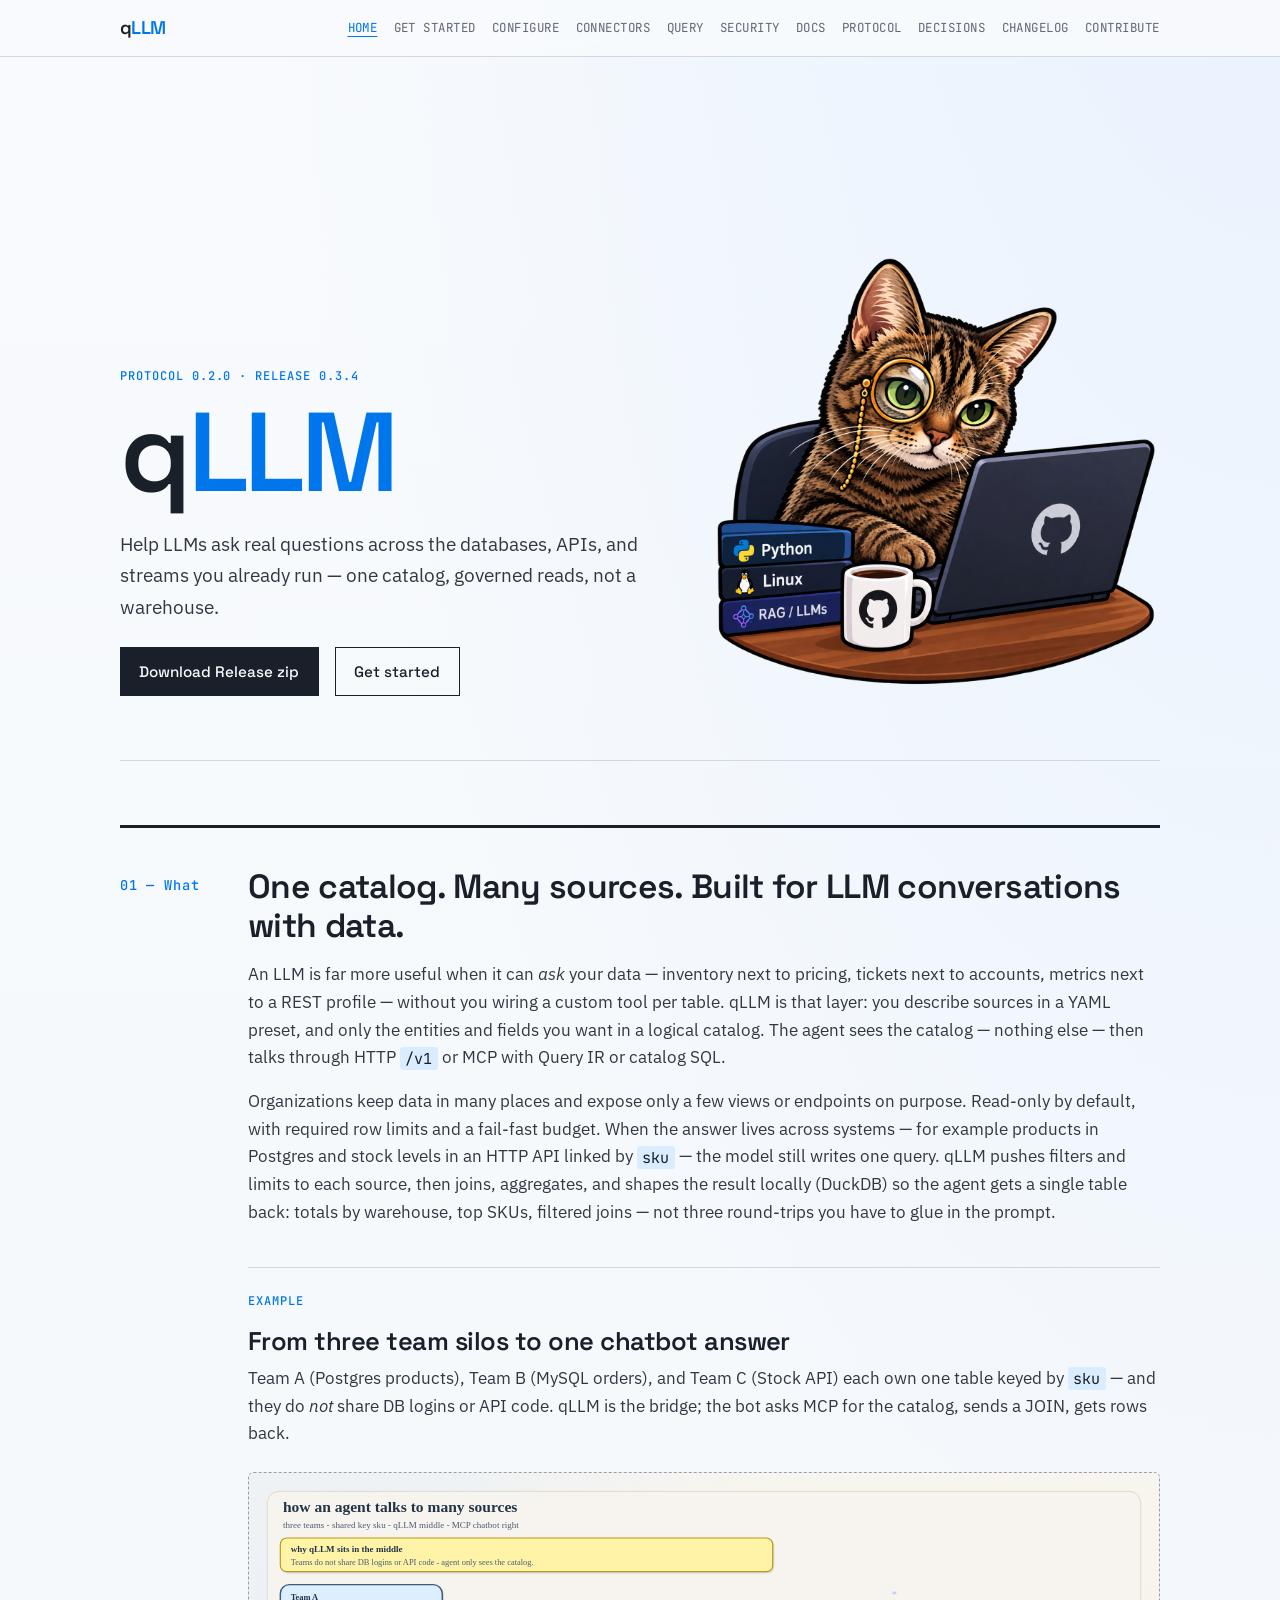
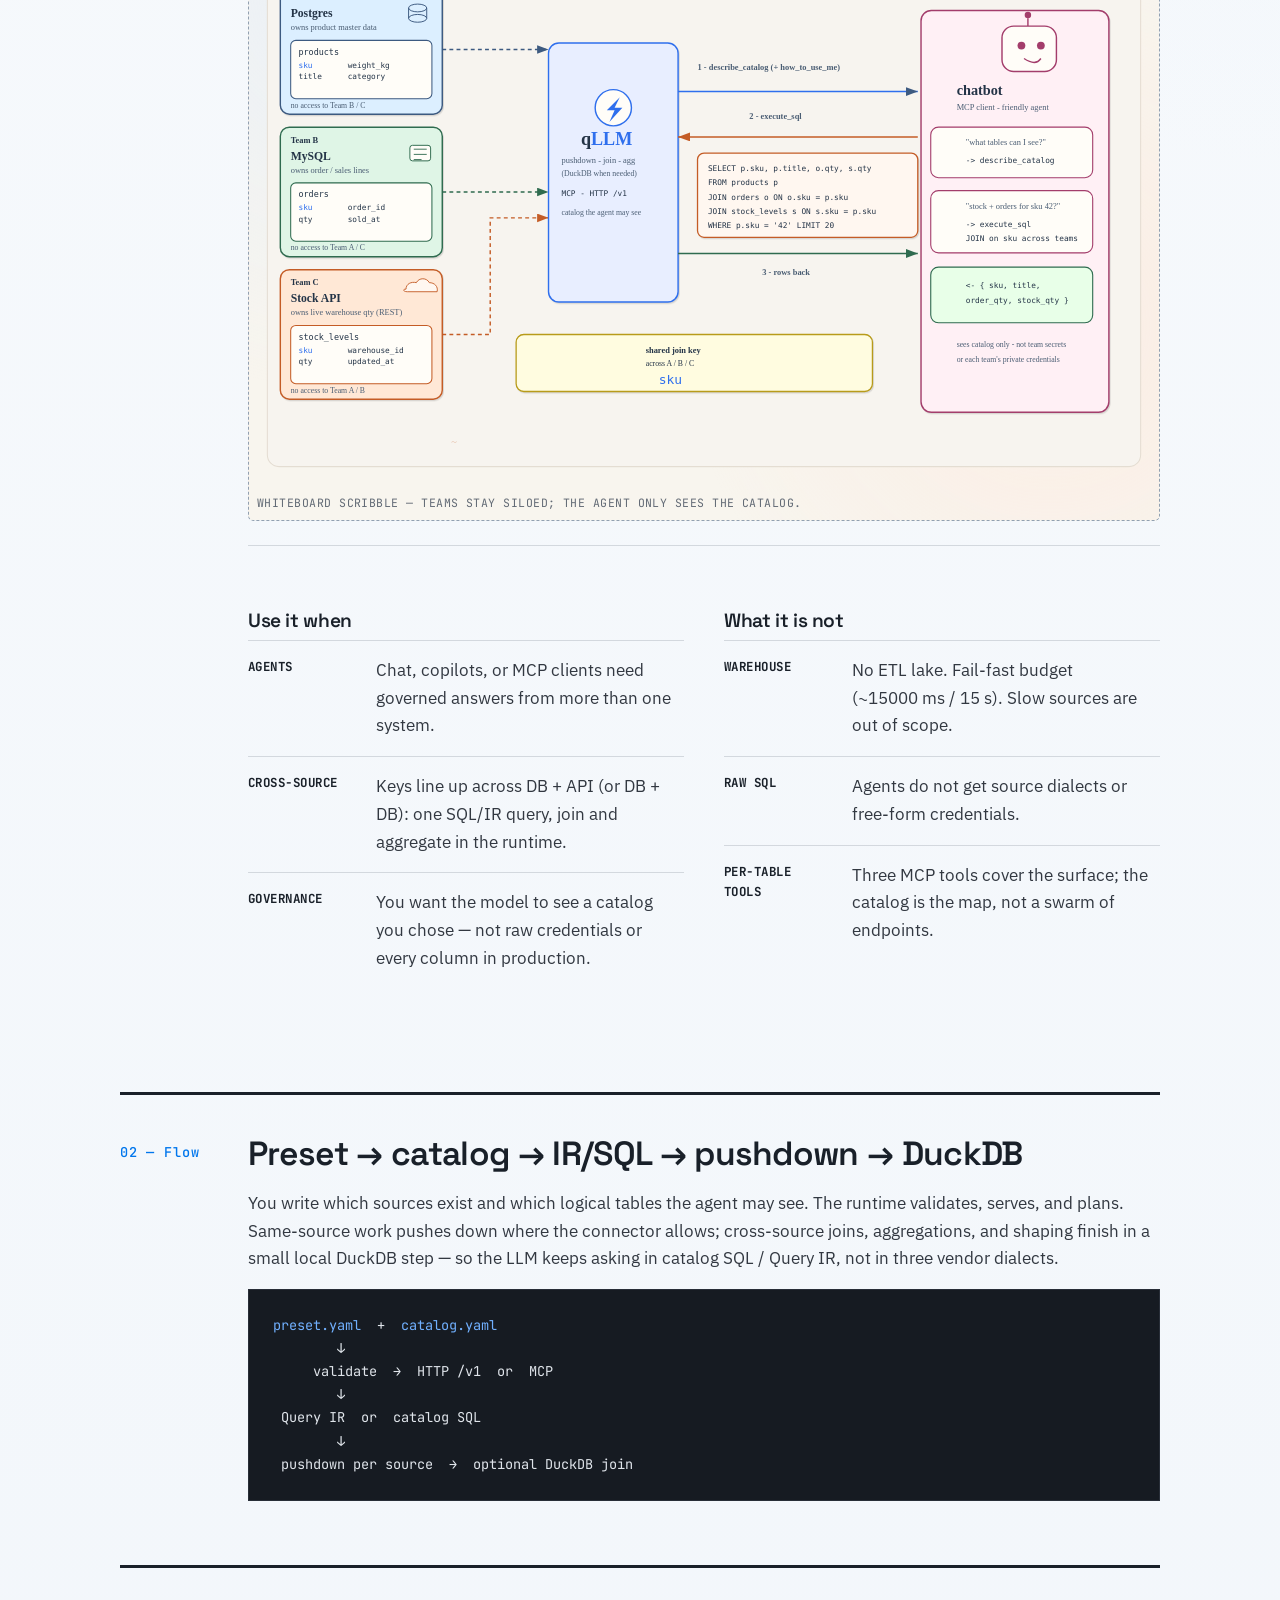
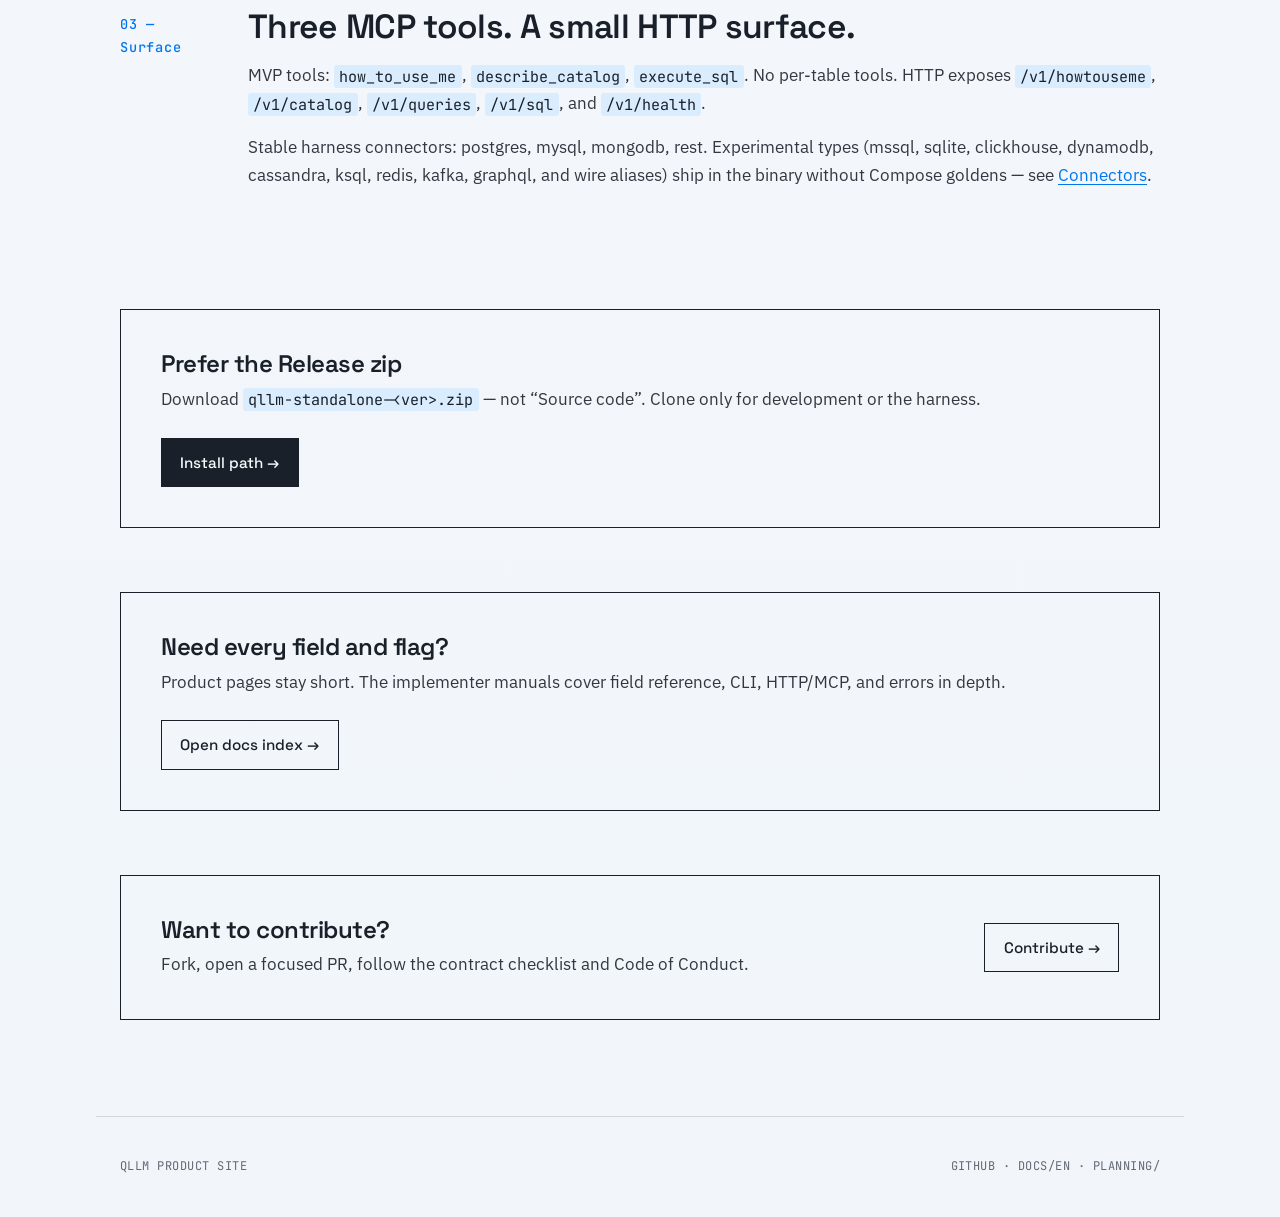
==== site/index.html @ adf02e7e "pages" ====
<!DOCTYPE html>
<html lang="en">
  <head>
    <meta charset="utf-8" />
    <meta name="viewport" content="width=device-width, initial-scale=1" />
    <title>qLLM — Multi-source query runtime for agents</title>
    <meta
      name="description"
      content="qLLM helps LLMs query multiple data sources through one governed catalog: YAML preset, Query IR or catalog SQL, HTTP /v1 and MCP, with cross-source joins and aggregations."
    />
    <link rel="preconnect" href="https://fonts.googleapis.com" />
    <link rel="preconnect" href="https://fonts.gstatic.com" crossorigin />
    <link
      href="https://fonts.googleapis.com/css2?family=Comic+Neue:wght@400;700&family=IBM+Plex+Sans:wght@400;500;600&family=JetBrains+Mono:wght@400;500&family=Space+Grotesk:wght@500;600&display=swap"
      rel="stylesheet"
    />
    <link rel="icon" href="assets/StudyingCat.ico" type="image/x-icon" />
    <link rel="stylesheet" href="assets/styles.css" />
  </head>
  <body>
    <header class="site-header">
      <div class="site-header__inner">
        <a class="brand" href="index.html">q<span>LLM</span></a>
        <button class="nav-toggle" type="button" aria-expanded="false" aria-controls="site-nav">
          Menu
        </button>
                <nav id="site-nav" class="site-nav" aria-label="Primary">
          <a href="index.html" aria-current="page">Home</a>
          <a href="get-started.html">Get started</a>
          <a href="configure.html">Configure</a>
          <a href="connectors.html">Connectors</a>
          <a href="query.html">Query</a>
          <a href="security.html">Security</a>
          <a href="docs.html">Docs</a>
          <a href="protocol.html">Protocol</a>
          <a href="decisions.html">Decisions</a>
          <a href="changelog.html">Changelog</a>
          <a href="contribute.html">Contribute</a>
        </nav>
      </div>
    </header>

    <main class="wrap">
      <section class="hero">
        <div>
          <p class="mono-label">Protocol 0.2.0 · Release 0.3.4</p>
          <h1 class="hero__brand">q<em>LLM</em></h1>
          <p class="lead">
            Help LLMs ask real questions across the databases, APIs, and streams you already run —
            one catalog, governed reads, not a warehouse.
          </p>
          <div class="hero__cta">
            <a
              class="btn"
              href="https://github.com/jpandrade30/qLLM/releases"
              >Download Release zip</a
            >
            <a class="btn btn--ghost" href="get-started.html">Get started</a>
          </div>
        </div>
        <div class="hero__visual">
          <img
            src="assets/StudyingCat.png"
            width="640"
            height="640"
            alt="Illustration of a cat studying at a laptop"
          />
        </div>
      </section>

      <section class="stage reveal" id="what">
        <div class="stage__num">01 — What</div>
        <div class="stage__body">
          <h2>One catalog. Many sources. Built for LLM conversations with data.</h2>
          <p>
            An LLM is far more useful when it can <em>ask</em> your data — inventory next to pricing,
            tickets next to accounts, metrics next to a REST profile — without you wiring a custom
            tool per table. qLLM is that layer: you describe sources in a YAML preset, and only the
            entities and fields you want in a logical catalog. The agent sees the catalog — nothing
            else — then talks through HTTP <code>/v1</code> or MCP with Query IR or catalog SQL.
          </p>
          <p>
            Organizations keep data in many places and expose only a few views or endpoints on
            purpose. Read-only by default, with required row limits and a fail-fast budget. When the
            answer lives across systems — for example products in Postgres and stock levels in an
            HTTP API linked by <code>sku</code> — the model still writes one query. qLLM pushes
            filters and limits to each source, then joins, aggregates, and shapes the result locally
            (DuckDB) so the agent gets a single table back: totals by warehouse, top SKUs, filtered
            joins — not three round-trips you have to glue in the prompt.
          </p>

          <div class="diagram-block diagram-block--in-stage reveal" id="picture" aria-labelledby="diagram-heading">
            <div class="diagram-block__head">
              <p class="mono-label">Example</p>
              <h3 id="diagram-heading">From three team silos to one chatbot answer</h3>
              <p>
                Team A (Postgres products), Team B (MySQL orders), and Team C (Stock API) each own
                one table keyed by <code>sku</code> — and they do <em>not</em> share DB logins or API
                code. qLLM is the bridge; the bot asks MCP for the catalog, sends a JOIN, gets rows
                back.
              </p>
            </div>
            <figure class="diagram-frame">
              <img
                src="assets/flow-diagram.svg"
                width="1380"
                height="920"
                alt="Hand-drawn diagram: Team A Postgres products, Team B MySQL orders, and Team C stock API share sku but not access; arrows into qLLM; chatbot uses describe_catalog, execute_sql with JOIN on sku, then receives rows."
              />
              <figcaption class="diagram-caption">
                Whiteboard scribble — teams stay siloed; the agent only sees the catalog.
              </figcaption>
            </figure>
          </div>

          <div class="two-col">
            <div>
              <h3>Use it when</h3>
              <ul class="ban">
                <li>
                  <strong>Agents</strong>
                  <span
                    >Chat, copilots, or MCP clients need governed answers from more than one system.</span
                  >
                </li>
                <li>
                  <strong>Cross-source</strong>
                  <span
                    >Keys line up across DB + API (or DB + DB): one SQL/IR query, join and aggregate
                    in the runtime.</span
                  >
                </li>
                <li>
                  <strong>Governance</strong>
                  <span
                    >You want the model to see a catalog you chose — not raw credentials or every
                    column in production.</span
                  >
                </li>
              </ul>
            </div>
            <div>
              <h3>What it is not</h3>
              <ul class="ban">
                <li>
                  <strong>Warehouse</strong>
                  <span
                    >No ETL lake. Fail-fast budget (~15000&nbsp;ms / 15&nbsp;s). Slow sources are out
                    of scope.</span
                  >
                </li>
                <li>
                  <strong>Raw SQL</strong>
                  <span>Agents do not get source dialects or free-form credentials.</span>
                </li>
                <li>
                  <strong>Per-table tools</strong>
                  <span
                    >Three MCP tools cover the surface; the catalog is the map, not a swarm of
                    endpoints.</span
                  >
                </li>
              </ul>
            </div>
          </div>
        </div>
      </section>

      <section class="stage reveal" id="flow">
        <div class="stage__num">02 — Flow</div>
        <div class="stage__body">
          <h2>Preset → catalog → IR/SQL → pushdown → DuckDB</h2>
          <p>
            You write which sources exist and which logical tables the agent may see. The runtime
            validates, serves, and plans. Same-source work pushes down where the connector allows;
            cross-source joins, aggregations, and shaping finish in a small local DuckDB step — so
            the LLM keeps asking in catalog SQL / Query IR, not in three vendor dialects.
          </p>
          <pre class="flow" aria-label="qLLM execution flow"><span class="accent">preset.yaml</span>  +  <span class="accent">catalog.yaml</span>
        ↓
     validate  →  HTTP /v1  or  MCP
        ↓
 Query IR  or  catalog SQL
        ↓
 pushdown per source  →  optional DuckDB join</pre>
        </div>
      </section>

      <section class="stage reveal" id="surface">
        <div class="stage__num">03 — Surface</div>
        <div class="stage__body">
          <h2>Three MCP tools. A small HTTP surface.</h2>
          <p>
            MVP tools: <code>how_to_use_me</code>, <code>describe_catalog</code>,
            <code>execute_sql</code>. No per-table tools. HTTP exposes
            <code>/v1/howtouseme</code>, <code>/v1/catalog</code>, <code>/v1/queries</code>,
            <code>/v1/sql</code>, and <code>/v1/health</code>.
          </p>
          <p>
            Stable harness connectors: postgres, mysql, mongodb, rest. Experimental types
            (mssql, sqlite, clickhouse, dynamodb, cassandra, ksql, redis, kafka, graphql, and wire
            aliases) ship in the binary without Compose goldens — see
            <a href="connectors.html">Connectors</a>.
          </p>
        </div>
      </section>

      <div class="cta-band reveal">
        <div>
          <h2>Prefer the Release zip</h2>
          <p style="margin: 0.5rem 0 0">
            Download <code>qllm-standalone-&lt;ver&gt;.zip</code> — not “Source code”. Clone only for
            development or the harness.
          </p>
        </div>
        <a class="btn" href="get-started.html">Install path →</a>
      </div>

      <div class="cta-band reveal">
        <div>
          <h2>Need every field and flag?</h2>
          <p style="margin: 0.5rem 0 0">
            Product pages stay short. The implementer manuals cover field reference, CLI, HTTP/MCP,
            and errors in depth.
          </p>
        </div>
        <a class="btn btn--ghost" href="docs.html">Open docs index →</a>
      </div>

      <div class="cta-band reveal">
        <div>
          <h2>Want to contribute?</h2>
          <p style="margin: 0.5rem 0 0">
            Fork, open a focused PR, follow the contract checklist and Code of Conduct.
          </p>
        </div>
        <a class="btn btn--ghost" href="contribute.html">Contribute →</a>
      </div>
    </main>

    <footer class="site-footer">
      <span>qLLM product site</span>
      <span>
        <a href="https://github.com/jpandrade30/qLLM">GitHub</a>
        ·
        <a href="https://github.com/jpandrade30/qLLM/tree/main/docs/en">docs/en</a>
        ·
        <a href="https://github.com/jpandrade30/qLLM/tree/main/planning">planning/</a>
      </span>
    </footer>
    <script src="assets/site.js"></script>
  </body>
</html>
---- site/assets/styles.css ----
/* Hallmark · Cobalt-inspired · Narrative Workflow
   pre-emit critique: P5 H4 E4 S4 R4 V4
   Macrostructure: 14-narrative-workflow (index); long-document (inner) */

:root {
  --color-paper: oklch(98.5% 0.004 250);
  --color-ink: oklch(24% 0.02 258);
  --color-ink-soft: oklch(34% 0.018 257);
  --color-muted: oklch(52% 0.02 257);
  --color-rule: oklch(88% 0.01 250);
  --color-graphite: oklch(22% 0.016 260);
  --color-graphite-ink: oklch(92% 0.01 250);
  --color-accent: oklch(58% 0.20 256);
  --color-accent-soft: oklch(94% 0.04 256);
  --color-ok: oklch(55% 0.12 150);
  --font-display: "Space Grotesk", system-ui, sans-serif;
  --font-body: "IBM Plex Sans", system-ui, sans-serif;
  --font-mono: "JetBrains Mono", ui-monospace, monospace;
  --space-1: 0.25rem;
  --space-2: 0.5rem;
  --space-3: 1rem;
  --space-4: 1.5rem;
  --space-5: 2.5rem;
  --space-6: 4rem;
  --space-7: 6rem;
  --max: 68rem;
  --nav-h: 3.5rem;
  --ease: cubic-bezier(0.22, 1, 0.36, 1);
}

*,
*::before,
*::after {
  box-sizing: border-box;
}

html,
body {
  overflow-x: clip;
}

html {
  scroll-behavior: smooth;
}

@media (prefers-reduced-motion: reduce) {
  html {
    scroll-behavior: auto;
  }
  .reveal {
    opacity: 1 !important;
    transform: none !important;
    transition: none !important;
  }
}

body {
  margin: 0;
  font-family: var(--font-body);
  font-size: 1.05rem;
  line-height: 1.65;
  color: var(--color-ink-soft);
  background: var(--color-paper);
  background-image:
    radial-gradient(ellipse 80% 50% at 100% -10%, oklch(94% 0.03 256 / 0.7), transparent),
    linear-gradient(180deg, var(--color-paper), oklch(97% 0.008 250));
  min-height: 100%;
}

img {
  max-width: 100%;
  height: auto;
  display: block;
}

a {
  color: var(--color-accent);
  text-decoration-thickness: 1px;
  text-underline-offset: 0.2em;
}

a:hover {
  color: var(--color-ink);
}

h1,
h2,
h3,
h4 {
  font-family: var(--font-display);
  font-style: normal;
  color: var(--color-ink);
  letter-spacing: -0.02em;
  line-height: 1.15;
  overflow-wrap: anywhere;
  min-width: 0;
}

h1 {
  font-size: clamp(2.4rem, 6vw, 3.75rem);
  font-weight: 600;
  margin: 0 0 var(--space-3);
}

h2 {
  font-size: clamp(1.6rem, 3.5vw, 2.1rem);
  font-weight: 600;
  margin: 0 0 var(--space-3);
}

h3 {
  font-size: 1.2rem;
  font-weight: 600;
  margin: var(--space-4) 0 var(--space-2);
}

p {
  margin: 0 0 var(--space-3);
}

.lead {
  font-size: 1.2rem;
  color: var(--color-ink-soft);
  max-width: 40rem;
}

code,
kbd,
pre {
  font-family: var(--font-mono);
  font-size: 0.9em;
}

code {
  background: var(--color-accent-soft);
  color: var(--color-ink);
  padding: 0.1em 0.35em;
  border-radius: 0.2em;
}

pre {
  background: var(--color-graphite);
  color: var(--color-graphite-ink);
  padding: var(--space-4);
  border: 1px solid oklch(30% 0.02 260);
  overflow-x: auto;
  margin: 0 0 var(--space-4);
  line-height: 1.5;
}

pre code {
  background: none;
  color: inherit;
  padding: 0;
}

.mono-label {
  font-family: var(--font-mono);
  font-size: 0.75rem;
  font-weight: 500;
  letter-spacing: 0.08em;
  text-transform: uppercase;
  color: var(--color-accent);
}

/* Nav — edge-aligned minimal */
.site-header {
  position: sticky;
  top: 0;
  z-index: 40;
  background: oklch(98.5% 0.004 250 / 0.92);
  backdrop-filter: blur(10px);
  border-bottom: 1px solid var(--color-rule);
}

.site-header__inner {
  max-width: var(--max);
  margin: 0 auto;
  padding: 0 var(--space-4);
  min-height: var(--nav-h);
  display: flex;
  align-items: center;
  justify-content: space-between;
  gap: var(--space-3);
}

.brand {
  font-family: var(--font-display);
  font-weight: 600;
  font-size: 1.15rem;
  color: var(--color-ink);
  text-decoration: none;
  letter-spacing: -0.03em;
}

.brand:hover {
  color: var(--color-accent);
}

.brand span {
  color: var(--color-accent);
}

.nav-toggle {
  display: none;
  border: 1px solid var(--color-rule);
  background: var(--color-paper);
  color: var(--color-ink);
  font-family: var(--font-mono);
  font-size: 0.75rem;
  letter-spacing: 0.06em;
  text-transform: uppercase;
  padding: 0.45rem 0.7rem;
  cursor: pointer;
}

.nav-toggle:focus-visible {
  outline: 2px solid var(--color-accent);
  outline-offset: 2px;
}

.site-nav {
  display: flex;
  flex-wrap: wrap;
  gap: 0.15rem 1rem;
  align-items: center;
}

.site-nav a {
  font-family: var(--font-mono);
  font-size: 0.78rem;
  letter-spacing: 0.04em;
  text-transform: uppercase;
  text-decoration: none;
  color: var(--color-muted);
  white-space: nowrap;
}

.site-nav a:hover,
.site-nav a[aria-current="page"] {
  color: var(--color-accent);
}

.site-nav a[aria-current="page"] {
  text-decoration: underline;
  text-underline-offset: 0.35em;
}

@media (max-width: 768px) {
  .nav-toggle {
    display: inline-block;
  }
  .site-nav {
    display: none;
    width: 100%;
    flex-direction: column;
    align-items: flex-start;
    padding: 0 0 var(--space-3);
    gap: var(--space-2);
  }
  .site-header__inner {
    flex-wrap: wrap;
    padding-top: var(--space-2);
    padding-bottom: var(--space-2);
  }
  .site-header.is-open .site-nav {
    display: flex;
  }
}

.wrap {
  max-width: var(--max);
  margin: 0 auto;
  padding: var(--space-6) var(--space-4) var(--space-7);
}

/* Hero — photographic + brand-first */
.hero {
  display: grid;
  grid-template-columns: minmax(0, 1.1fr) minmax(0, 0.9fr);
  gap: var(--space-5);
  align-items: end;
  min-height: min(78vh, 40rem);
  padding-bottom: var(--space-6);
  border-bottom: 1px solid var(--color-rule);
  margin-bottom: var(--space-6);
}

.hero__brand {
  font-family: var(--font-display);
  font-size: clamp(3.5rem, 12vw, 7rem);
  font-weight: 600;
  letter-spacing: -0.04em;
  line-height: 0.9;
  color: var(--color-ink);
  margin: 0 0 var(--space-4);
}

.hero__brand em {
  font-style: normal;
  color: var(--color-accent);
}

.hero__visual {
  position: relative;
  min-width: 0;
}

.hero__visual img {
  width: 100%;
  max-height: min(52vh, 28rem);
  object-fit: contain;
  object-position: bottom right;
  filter: contrast(1.02);
}

.hero__cta {
  display: flex;
  flex-wrap: wrap;
  gap: var(--space-3);
  margin-top: var(--space-4);
}

@media (max-width: 768px) {
  .hero {
    grid-template-columns: minmax(0, 1fr);
    min-height: auto;
    gap: var(--space-4);
  }
  .hero__visual {
    order: -1;
  }
  .hero__visual img {
    max-height: 40vh;
    margin-inline: auto;
  }
}

.btn {
  display: inline-flex;
  align-items: center;
  justify-content: center;
  gap: 0.4rem;
  font-family: var(--font-display);
  font-weight: 500;
  font-size: 0.95rem;
  padding: 0.7rem 1.15rem;
  border: 1px solid var(--color-ink);
  text-decoration: none;
  color: var(--color-paper);
  background: var(--color-ink);
  transition: background 160ms var(--ease), color 160ms var(--ease), border-color 160ms var(--ease);
}

.btn:hover {
  background: var(--color-accent);
  border-color: var(--color-accent);
  color: var(--color-paper);
}

.btn:focus-visible {
  outline: 2px solid var(--color-accent);
  outline-offset: 3px;
}

.btn--ghost {
  background: transparent;
  color: var(--color-ink);
}

.btn--ghost:hover {
  background: var(--color-accent-soft);
  color: var(--color-ink);
  border-color: var(--color-accent);
}

/* Stages */
.stage {
  display: grid;
  grid-template-columns: 6.5rem minmax(0, 1fr);
  gap: var(--space-4);
  padding: var(--space-5) 0;
  border-top: 3px solid var(--color-ink);
}

.stage__num {
  font-family: var(--font-mono);
  font-size: 0.85rem;
  font-weight: 500;
  letter-spacing: 0.06em;
  color: var(--color-accent);
  padding-top: 0.35rem;
}

.stage__body h2 {
  margin-top: 0;
}

@media (max-width: 768px) {
  .stage {
    grid-template-columns: minmax(0, 1fr);
    gap: var(--space-2);
  }
}

.flow {
  font-family: var(--font-mono);
  font-size: 0.85rem;
  line-height: 1.7;
  background: var(--color-graphite);
  color: var(--color-graphite-ink);
  padding: var(--space-4);
  border: 1px solid oklch(30% 0.02 260);
  overflow-x: auto;
  white-space: pre;
}

.flow .accent {
  color: oklch(75% 0.14 256);
}

.table-wrap {
  overflow-x: auto;
  margin: 0 0 var(--space-4);
  border: 1px solid var(--color-rule);
}

table {
  width: 100%;
  border-collapse: collapse;
  font-size: 0.92rem;
  min-width: 36rem;
}

th,
td {
  text-align: left;
  padding: 0.65rem 0.85rem;
  border-bottom: 1px solid var(--color-rule);
  vertical-align: top;
}

th {
  font-family: var(--font-mono);
  font-size: 0.72rem;
  letter-spacing: 0.06em;
  text-transform: uppercase;
  color: var(--color-muted);
  background: oklch(96.5% 0.008 250);
  font-weight: 500;
}

tr:last-child td {
  border-bottom: none;
}

.chip {
  display: inline-block;
  font-family: var(--font-mono);
  font-size: 0.7rem;
  letter-spacing: 0.04em;
  text-transform: uppercase;
  padding: 0.15rem 0.45rem;
  border: 1px solid var(--color-rule);
  color: var(--color-ink-soft);
}

.chip--ok {
  border-color: oklch(70% 0.08 150);
  color: var(--color-ok);
  background: oklch(96% 0.03 150);
}

.chip--exp {
  border-color: oklch(75% 0.08 256);
  color: var(--color-accent);
  background: var(--color-accent-soft);
}

.note {
  border-left: 3px solid var(--color-accent);
  padding: var(--space-2) var(--space-3);
  margin: 0 0 var(--space-4);
  background: var(--color-accent-soft);
  color: var(--color-ink-soft);
}

.page-head {
  border-bottom: 1px solid var(--color-rule);
  padding-bottom: var(--space-5);
  margin-bottom: var(--space-5);
}

.page-head .mono-label {
  display: block;
  margin-bottom: var(--space-2);
}

.two-col {
  display: grid;
  grid-template-columns: repeat(2, minmax(0, 1fr));
  gap: var(--space-5);
  margin-bottom: var(--space-5);
}

@media (max-width: 768px) {
  .two-col {
    grid-template-columns: minmax(0, 1fr);
  }
}

.ban {
  list-style: none;
  padding: 0;
  margin: 0 0 var(--space-4);
}

.ban li {
  border-top: 1px solid var(--color-rule);
  padding: var(--space-3) 0;
  display: grid;
  grid-template-columns: 7rem minmax(0, 1fr);
  gap: var(--space-3);
}

.ban strong {
  font-family: var(--font-mono);
  font-size: 0.78rem;
  letter-spacing: 0.04em;
  text-transform: uppercase;
  color: var(--color-ink);
}

@media (max-width: 768px) {
  .ban li {
    grid-template-columns: minmax(0, 1fr);
    gap: var(--space-1);
  }
}

.site-footer {
  border-top: 1px solid var(--color-rule);
  padding: var(--space-5) var(--space-4);
  max-width: var(--max);
  margin: 0 auto;
  display: flex;
  flex-wrap: wrap;
  gap: var(--space-3);
  justify-content: space-between;
  font-family: var(--font-mono);
  font-size: 0.75rem;
  letter-spacing: 0.04em;
  text-transform: uppercase;
  color: var(--color-muted);
}

.site-footer a {
  color: var(--color-muted);
  text-decoration: none;
}

.site-footer a:hover {
  color: var(--color-accent);
}

.reveal {
  opacity: 0;
  transform: translateY(10px);
  transition: opacity 0.6s var(--ease), transform 0.6s var(--ease);
}

.reveal.is-in {
  opacity: 1;
  transform: none;
}

.cta-band {
  margin-top: var(--space-6);
  padding: var(--space-5);
  border: 1px solid var(--color-ink);
  display: flex;
  flex-wrap: wrap;
  gap: var(--space-4);
  align-items: center;
  justify-content: space-between;
}

.cta-band h2 {
  margin: 0;
  font-size: 1.5rem;
}

/* Excalidraw-ish flow diagram */
.diagram-block {
  margin: 0 0 var(--space-6);
  padding-bottom: var(--space-6);
  border-bottom: 1px solid var(--color-rule);
}

.diagram-block--in-stage {
  margin: var(--space-5) 0;
  padding: var(--space-4) 0;
  border-top: 1px solid var(--color-rule);
  border-bottom: 1px solid var(--color-rule);
}

.diagram-block--in-stage .diagram-block__head h3 {
  font-family: var(--font-display);
  font-size: clamp(1.25rem, 2vw, 1.6rem);
  color: var(--color-ink);
  margin: 0 0 var(--space-2);
}

.md-body {
  max-width: 48rem;
}

.md-body h2 {
  font-family: var(--font-display);
  font-size: 1.45rem;
  color: var(--color-ink);
  margin: var(--space-5) 0 var(--space-3);
  padding-top: var(--space-3);
  border-top: 1px solid var(--color-rule);
}

.md-body h2:first-child {
  border-top: none;
  padding-top: 0;
  margin-top: 0;
}

.md-body h3 {
  font-family: var(--font-mono);
  font-size: 0.85rem;
  letter-spacing: 0.04em;
  text-transform: uppercase;
  color: var(--color-muted);
  margin: var(--space-4) 0 var(--space-2);
}

.md-body ul {
  margin: 0 0 var(--space-4);
  padding-left: 1.25rem;
}

.md-body li {
  margin: 0.35rem 0;
}

.md-body p {
  margin: 0 0 var(--space-3);
}

.md-body code {
  font-family: var(--font-mono);
  font-size: 0.88em;
}

.diagram-block__head {
  margin-bottom: var(--space-4);
}

.diagram-block__head h2 {
  margin-bottom: var(--space-2);
}

.diagram-frame {
  margin: 0;
  padding: var(--space-2);
  background:
    radial-gradient(circle at 12% 18%, oklch(94% 0.03 256 / 0.55), transparent 42%),
    radial-gradient(circle at 88% 70%, oklch(94% 0.04 40 / 0.45), transparent 40%),
    oklch(97% 0.01 85);
  border: 1px dashed oklch(70% 0.03 250);
  border-radius: 0.35rem;
  overflow: visible;
}

.diagram-frame svg,
.diagram-frame img {
  display: block;
  width: 100%;
  height: auto;
  max-width: none;
  margin: 0 auto;
}

.diagram-caption {
  margin: var(--space-3) 0 0;
  font-family: var(--font-mono);
  font-size: 0.72rem;
  letter-spacing: 0.04em;
  text-transform: uppercase;
  color: var(--color-muted);
}

/* Configure docs layout */
.doc-layout {
  display: grid;
  grid-template-columns: 14.5rem minmax(0, 1fr);
  gap: var(--space-5);
  align-items: start;
}

.doc-side {
  position: sticky;
  top: calc(var(--nav-h) + 0.75rem);
  border: 1px solid var(--color-rule);
  background: oklch(97.5% 0.006 250);
  padding: var(--space-3);
}

.doc-side__label {
  font-family: var(--font-mono);
  font-size: 0.68rem;
  letter-spacing: 0.08em;
  text-transform: uppercase;
  color: var(--color-muted);
  margin: 0 0 var(--space-2);
}

.doc-side nav {
  display: flex;
  flex-direction: column;
  gap: 0.15rem;
}

.doc-side button {
  display: block;
  width: 100%;
  text-align: left;
  border: none;
  background: transparent;
  color: var(--color-ink-soft);
  font-family: var(--font-display);
  font-size: 0.95rem;
  font-weight: 500;
  padding: 0.55rem 0.65rem;
  cursor: pointer;
  border-left: 2px solid transparent;
}

.doc-side button:hover {
  color: var(--color-accent);
  background: var(--color-accent-soft);
}

.doc-side button[aria-current="true"] {
  color: var(--color-ink);
  border-left-color: var(--color-accent);
  background: var(--color-accent-soft);
}

.doc-side button:focus-visible {
  outline: 2px solid var(--color-accent);
  outline-offset: 2px;
}

.doc-side__hint {
  margin: var(--space-3) 0 0;
  font-family: var(--font-mono);
  font-size: 0.68rem;
  line-height: 1.45;
  letter-spacing: 0.02em;
  color: var(--color-muted);
}

.doc-panel[hidden] {
  display: none;
}

.doc-panel > h2:first-child {
  margin-top: 0;
}

.doc-subnav {
  display: flex;
  flex-wrap: wrap;
  gap: 0.35rem 0.75rem;
  margin: 0 0 var(--space-4);
  padding-bottom: var(--space-3);
  border-bottom: 1px solid var(--color-rule);
}

.doc-subnav a {
  font-family: var(--font-mono);
  font-size: 0.72rem;
  letter-spacing: 0.04em;
  text-transform: uppercase;
  text-decoration: none;
  color: var(--color-muted);
}

.doc-subnav a:hover {
  color: var(--color-accent);
}

.field-block {
  margin-bottom: var(--space-5);
  scroll-margin-top: calc(var(--nav-h) + 1rem);
}

.field-block h3 {
  margin-top: 0;
}

@media (max-width: 900px) {
  .doc-layout {
    grid-template-columns: minmax(0, 1fr);
  }

  .doc-side {
    position: static;
  }

  .doc-side nav {
    flex-direction: row;
    flex-wrap: wrap;
  }

  .doc-side button {
    width: auto;
    border-left: none;
    border-bottom: 2px solid transparent;
  }

  .doc-side button[aria-current="true"] {
    border-left-color: transparent;
    border-bottom-color: var(--color-accent);
  }
}
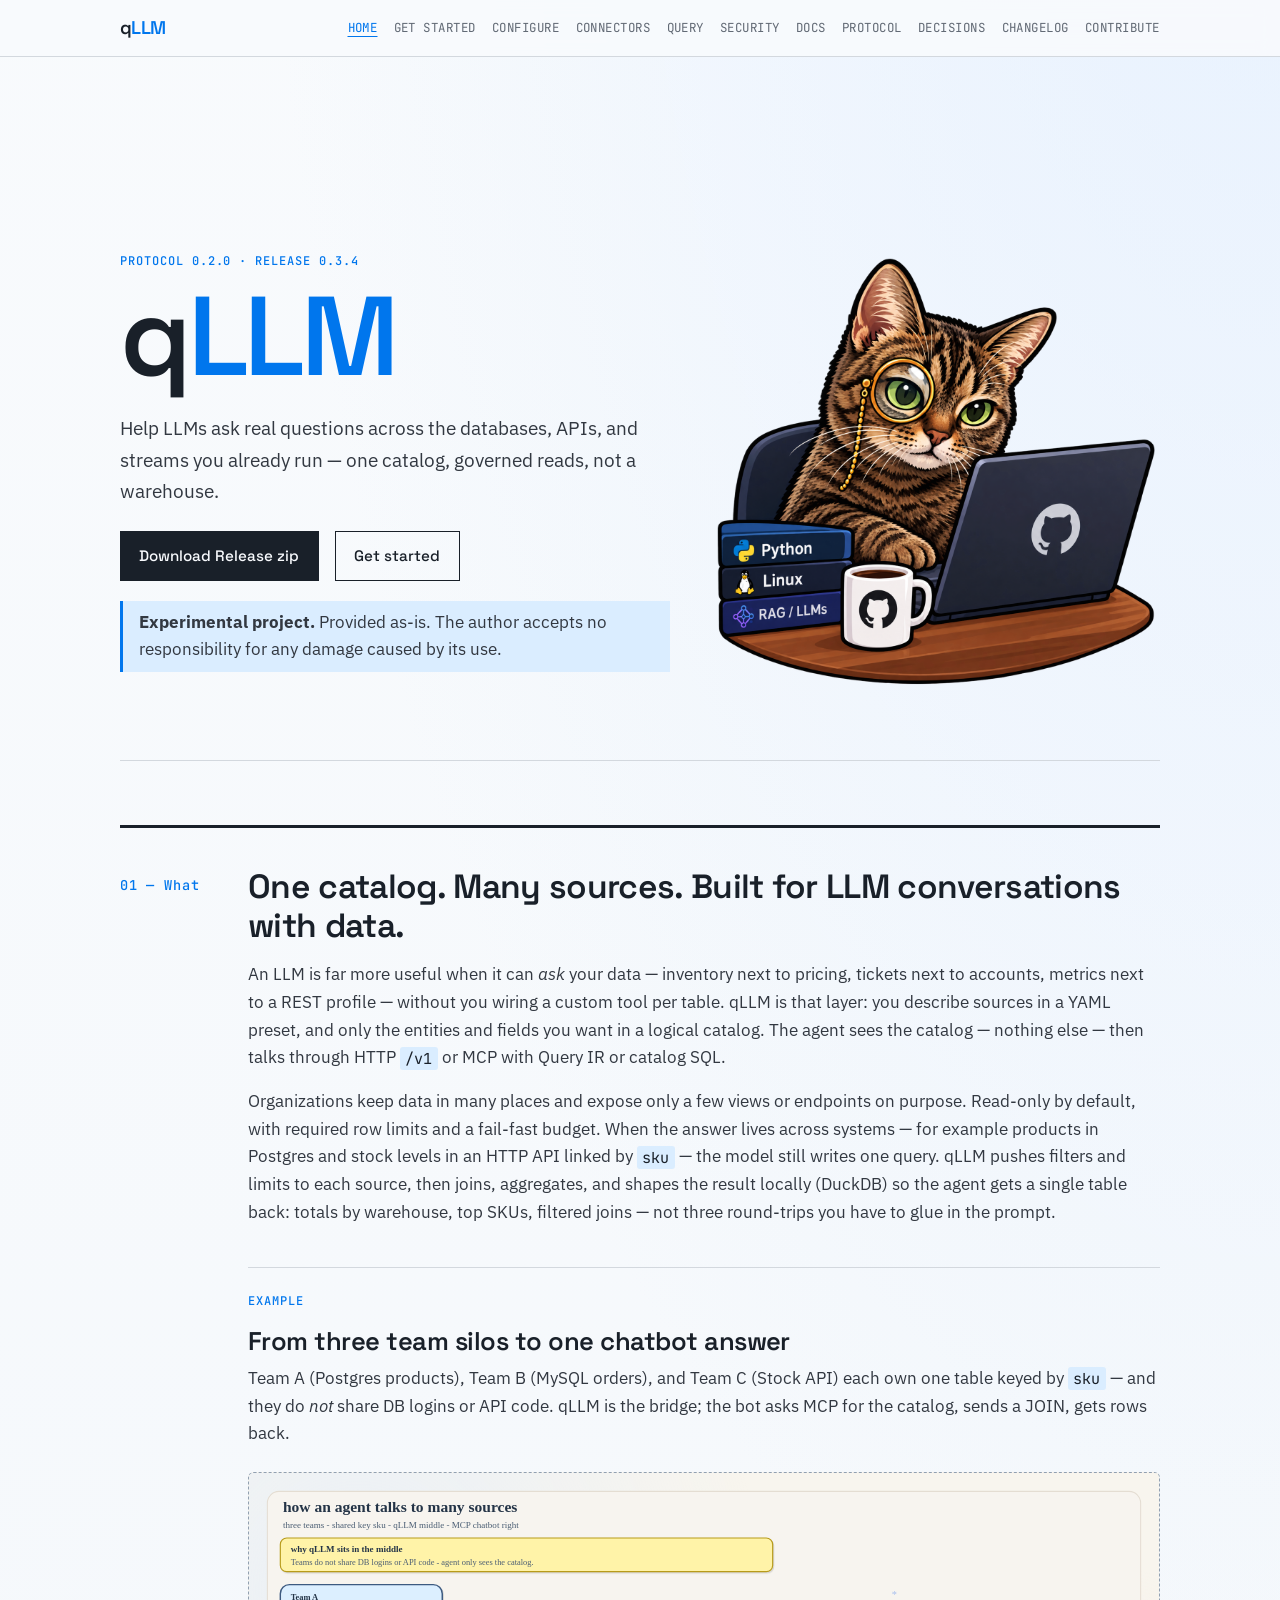
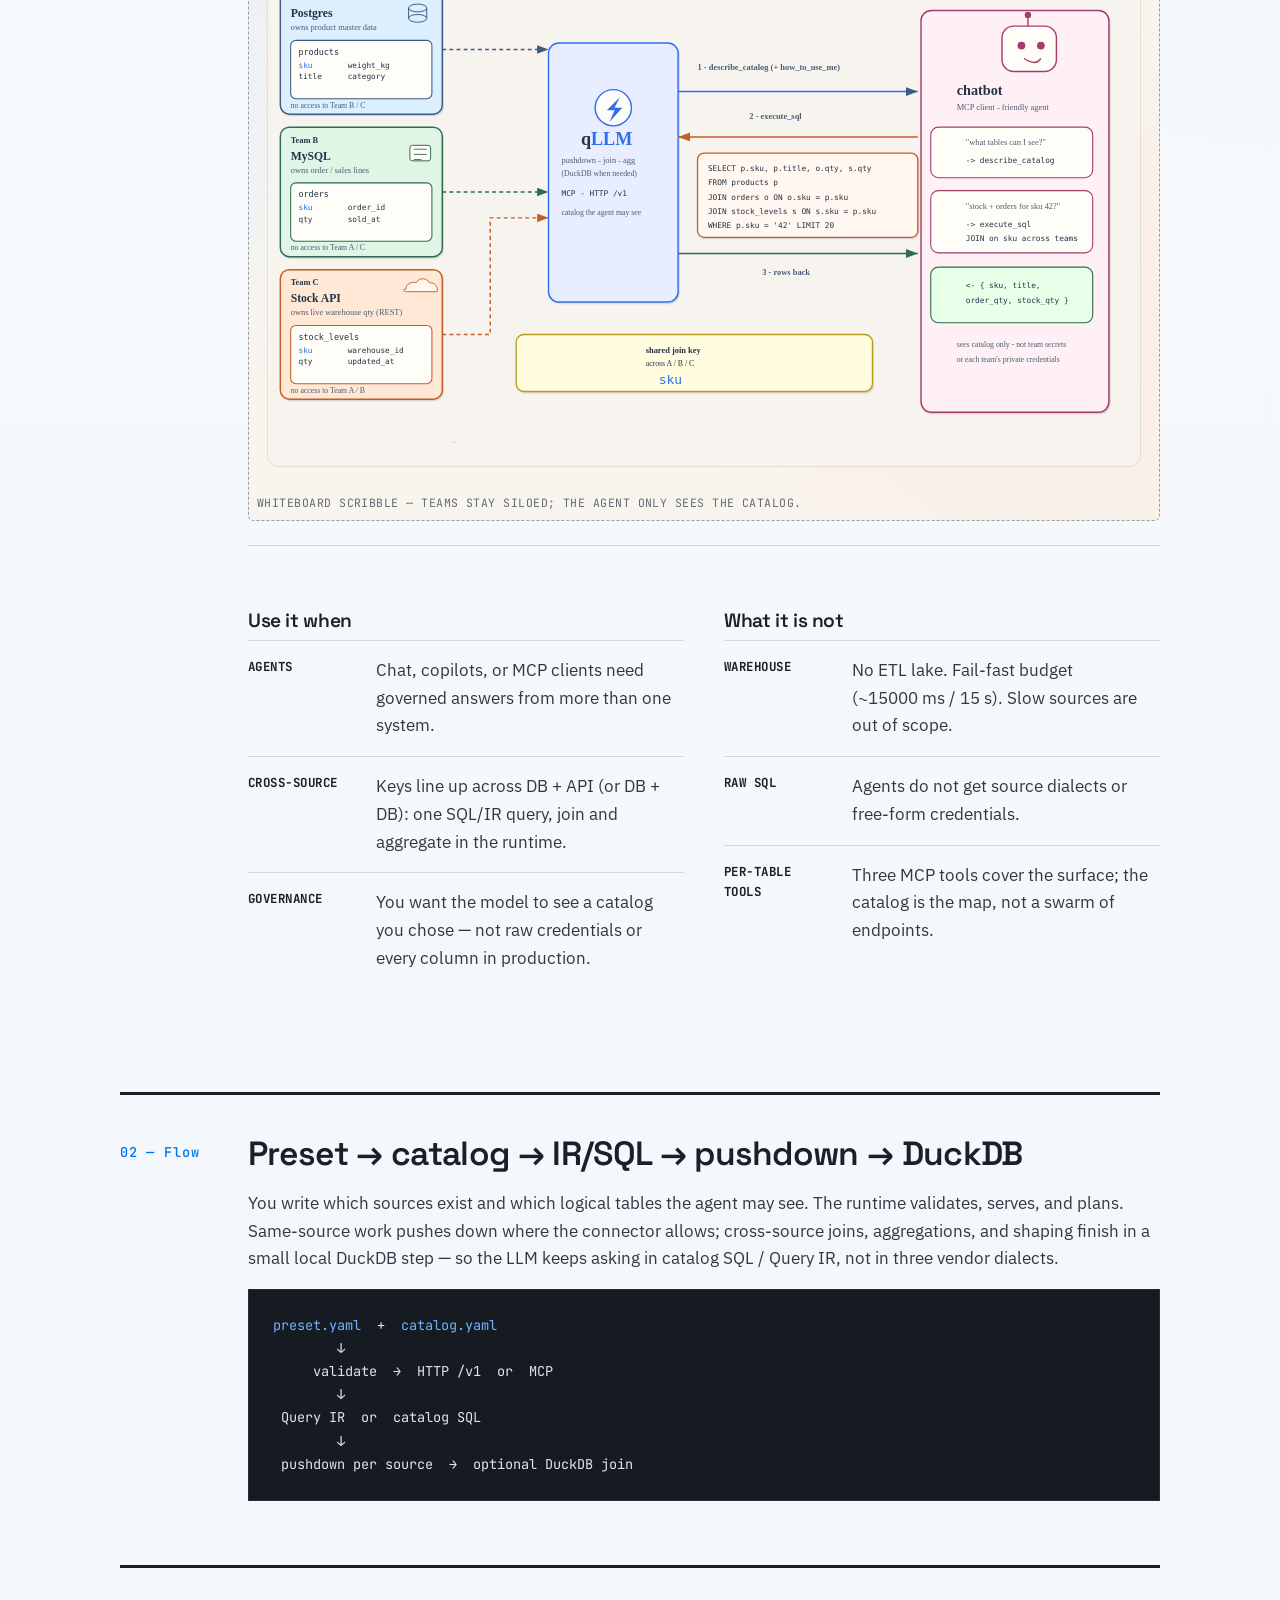
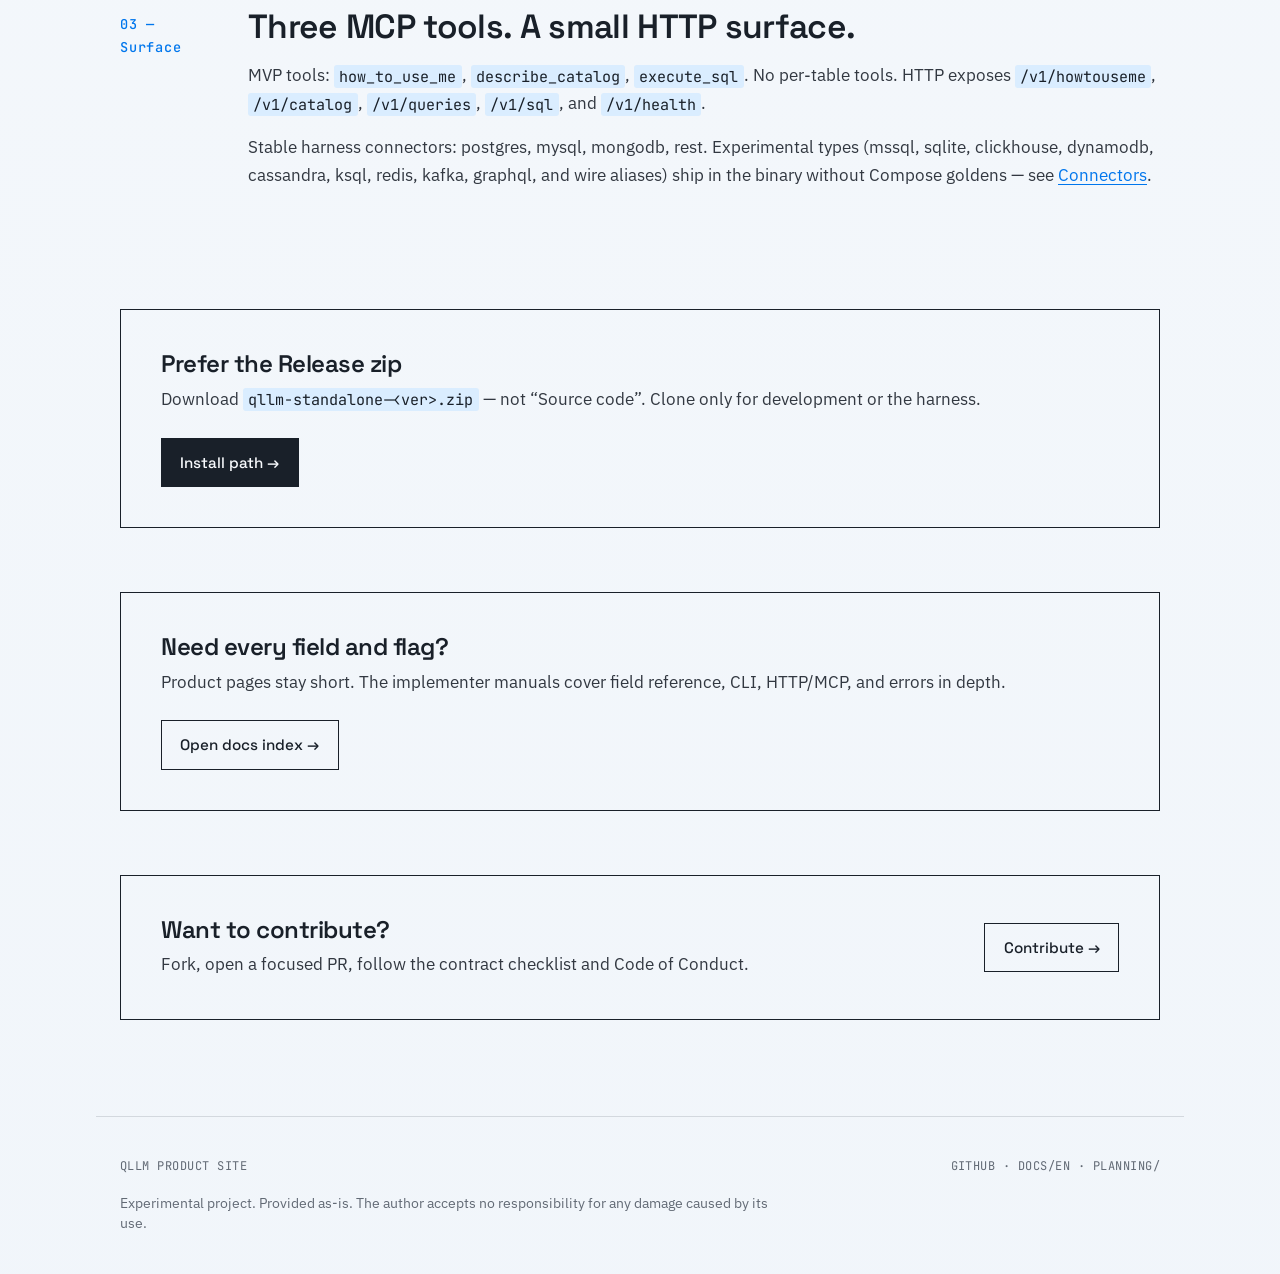
==== commit 33b9634b: "ADded that is a experimental project" ====
--- a/site/index.html
+++ b/site/index.html
@@ -57,6 +57,10 @@
             >
             <a class="btn btn--ghost" href="get-started.html">Get started</a>
           </div>
+          <p class="note" style="margin-top: 1.25rem">
+            <strong>Experimental project.</strong> Provided as-is. The author accepts no
+            responsibility for any damage caused by its use.
+          </p>
         </div>
         <div class="hero__visual">
           <img
@@ -239,7 +243,8 @@
     </main>
 
     <footer class="site-footer">
-      <span>qLLM product site</span>
+      <div class="site-footer__row">
+<span>qLLM product site</span>
       <span>
         <a href="https://github.com/jpandrade30/qLLM">GitHub</a>
         ·
@@ -247,6 +252,11 @@
         ·
         <a href="https://github.com/jpandrade30/qLLM/tree/main/planning">planning/</a>
       </span>
+      </div>
+      <p class="site-footer__disclaimer">
+        Experimental project. Provided as-is. The author accepts no responsibility for any damage
+        caused by its use.
+      </p>
     </footer>
     <script src="assets/site.js"></script>
   </body>
--- a/site/assets/styles.css
+++ b/site/assets/styles.css
@@ -544,6 +544,13 @@
   max-width: var(--max);
   margin: 0 auto;
   display: flex;
+  flex-direction: column;
+  gap: var(--space-3);
+  color: var(--color-muted);
+}
+
+.site-footer__row {
+  display: flex;
   flex-wrap: wrap;
   gap: var(--space-3);
   justify-content: space-between;
@@ -551,7 +558,16 @@
   font-size: 0.75rem;
   letter-spacing: 0.04em;
   text-transform: uppercase;
-  color: var(--color-muted);
+}
+
+.site-footer__disclaimer {
+  margin: 0;
+  max-width: 42rem;
+  font-family: var(--font-body);
+  font-size: 0.85rem;
+  letter-spacing: normal;
+  text-transform: none;
+  line-height: 1.5;
 }
 
 .site-footer a {
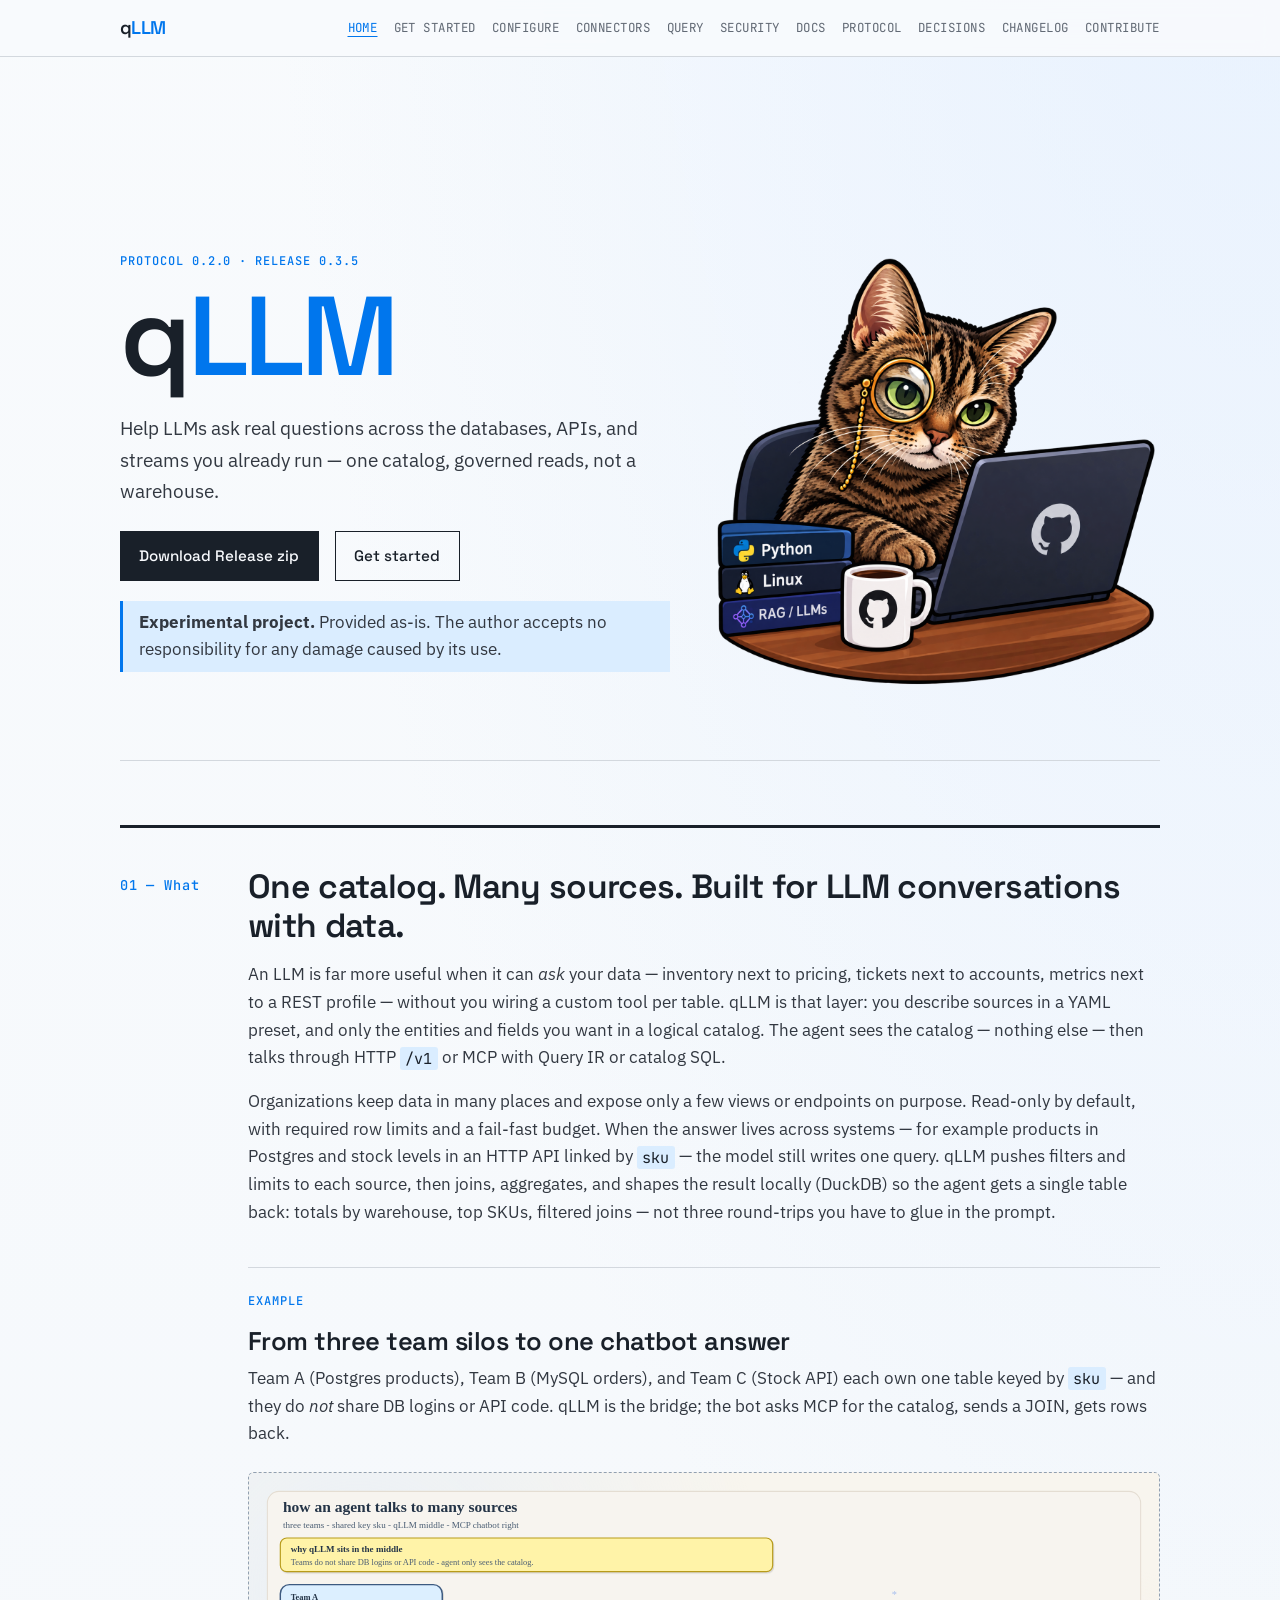
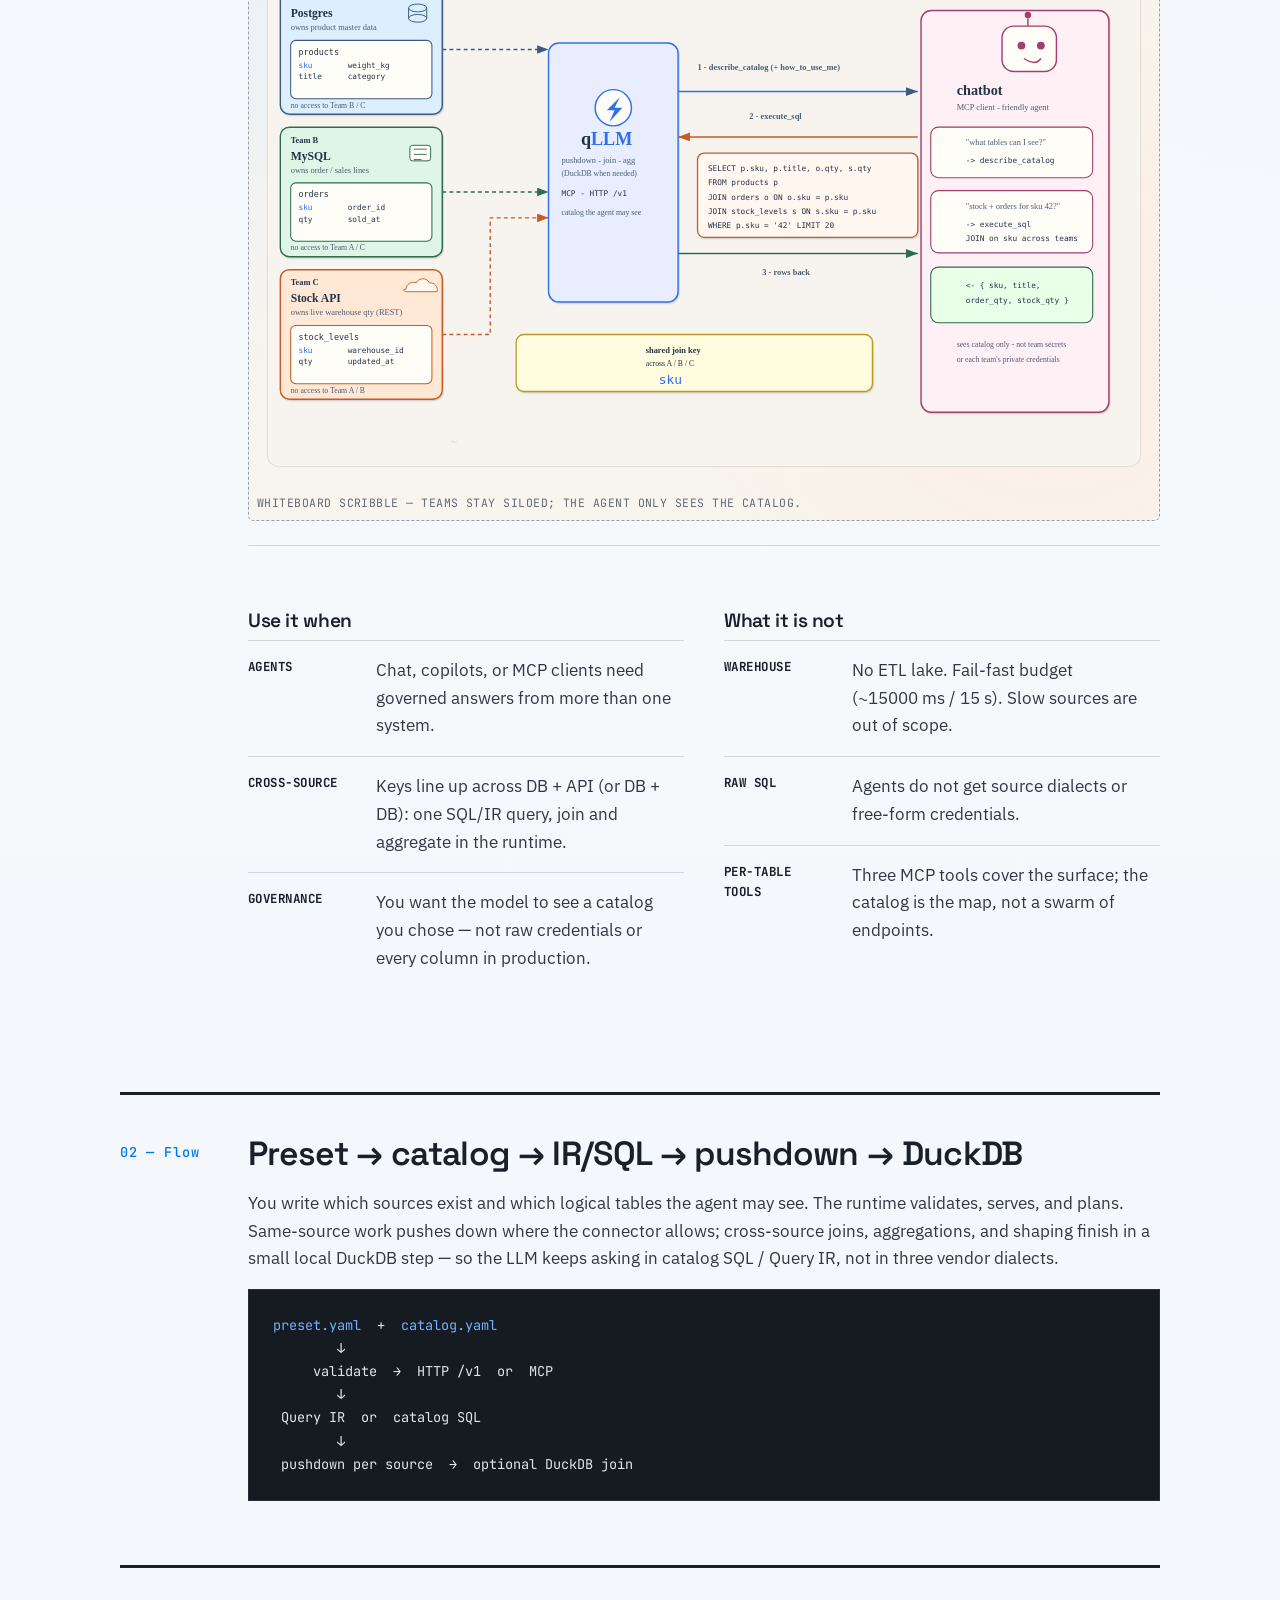
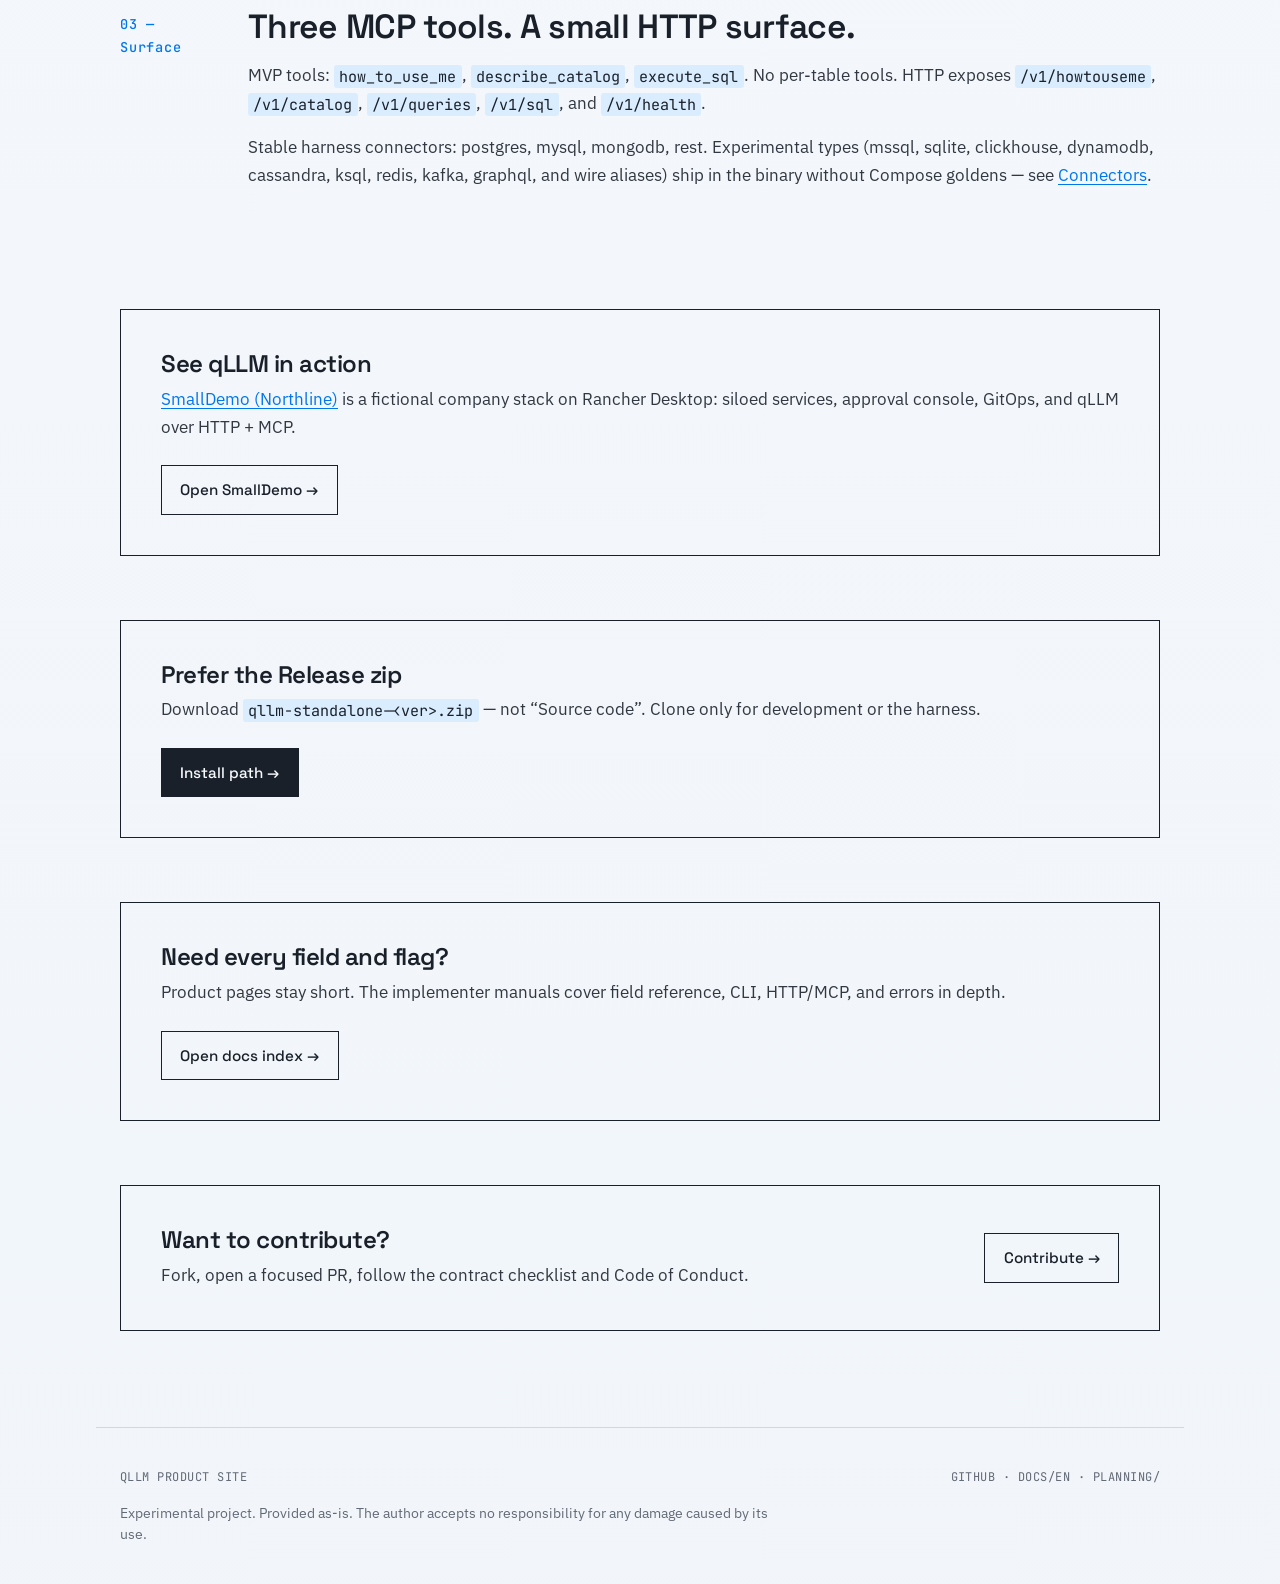
==== commit aa5dd015: "almost done to open to public" ====
--- a/site/index.html
+++ b/site/index.html
@@ -43,7 +43,7 @@
     <main class="wrap">
       <section class="hero">
         <div>
-          <p class="mono-label">Protocol 0.2.0 · Release 0.3.4</p>
+          <p class="mono-label">Protocol 0.2.0 · Release 0.3.5</p>
           <h1 class="hero__brand">q<em>LLM</em></h1>
           <p class="lead">
             Help LLMs ask real questions across the databases, APIs, and streams you already run —
@@ -211,6 +211,23 @@
 
       <div class="cta-band reveal">
         <div>
+          <h2>See qLLM in action</h2>
+          <p style="margin: 0.5rem 0 0">
+            <a href="https://github.com/jpandrade30/SmallDemo">SmallDemo (Northline)</a> is a
+            fictional company stack on Rancher Desktop: siloed services, approval console, GitOps,
+            and qLLM over HTTP + MCP.
+          </p>
+        </div>
+        <a
+          class="btn btn--ghost"
+          href="https://github.com/jpandrade30/SmallDemo"
+          rel="noopener noreferrer"
+          >Open SmallDemo →</a
+        >
+      </div>
+
+      <div class="cta-band reveal">
+        <div>
           <h2>Prefer the Release zip</h2>
           <p style="margin: 0.5rem 0 0">
             Download <code>qllm-standalone-&lt;ver&gt;.zip</code> — not “Source code”. Clone only for
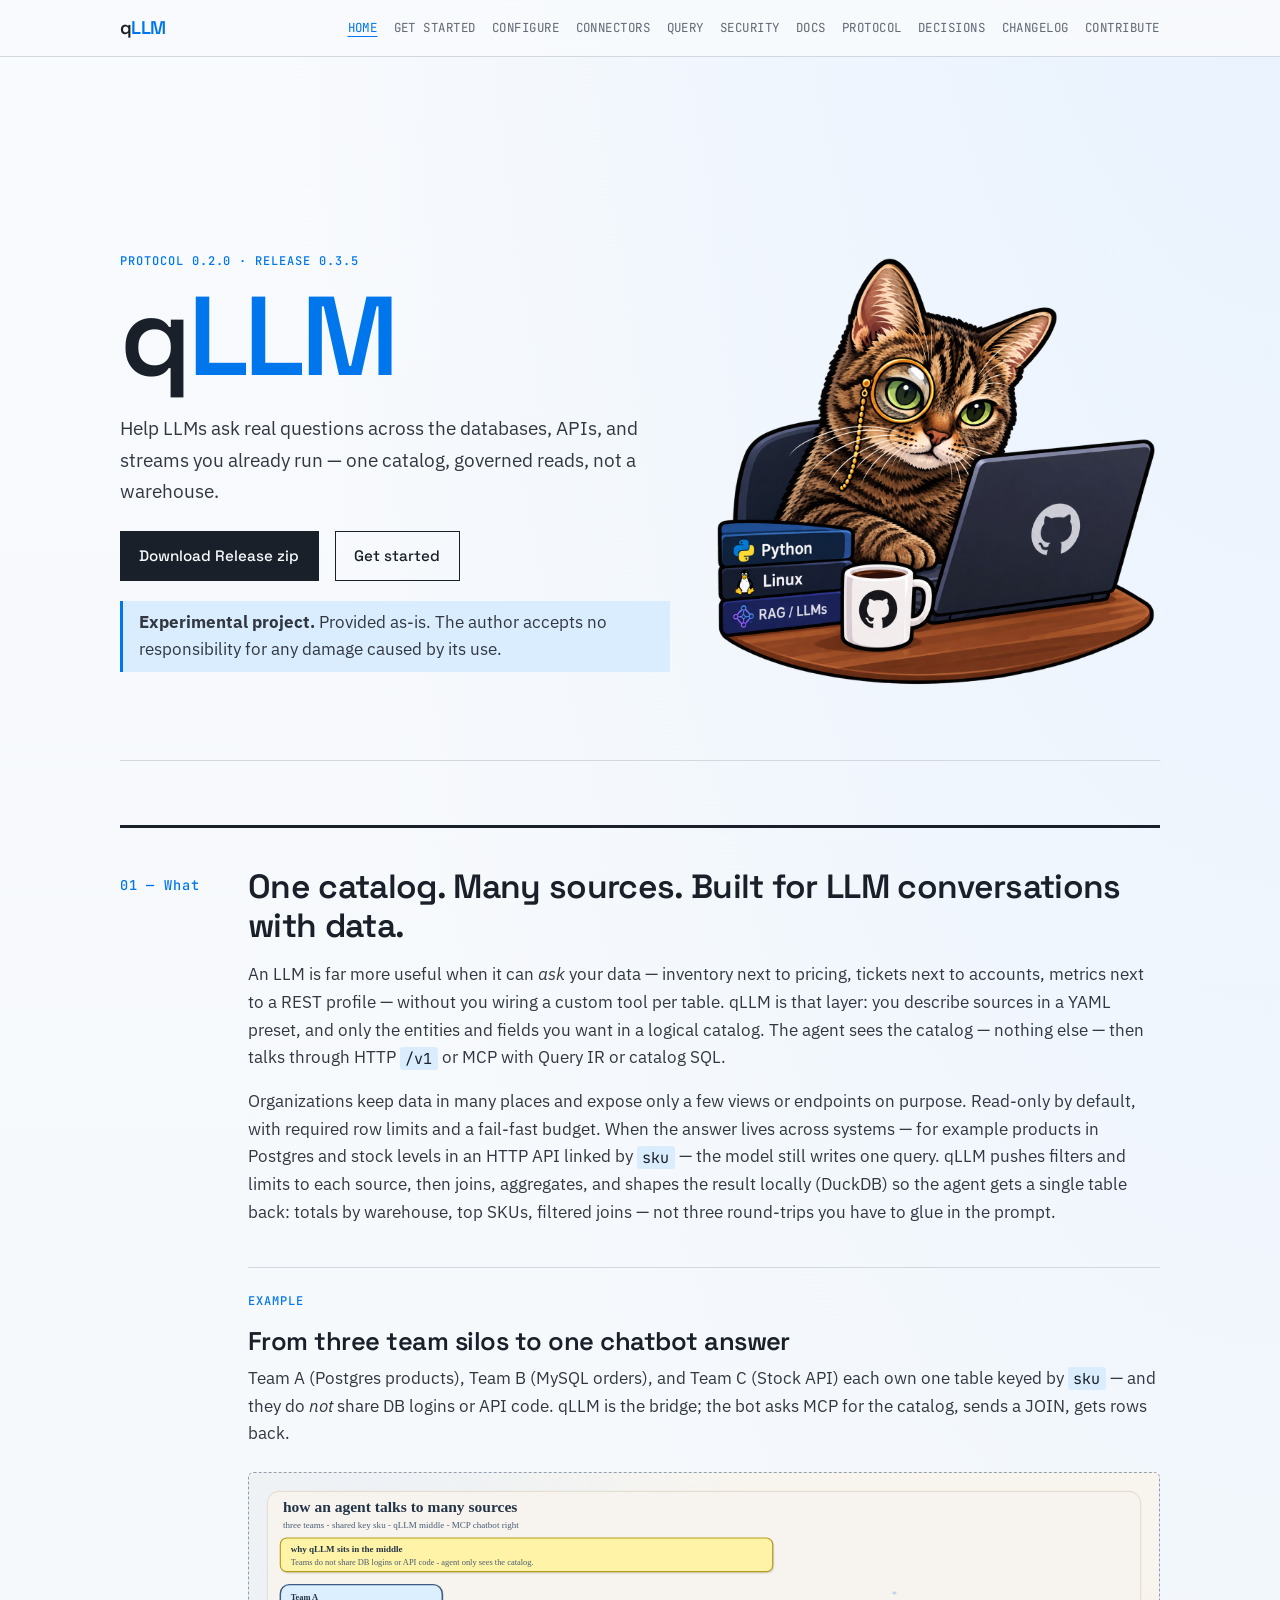
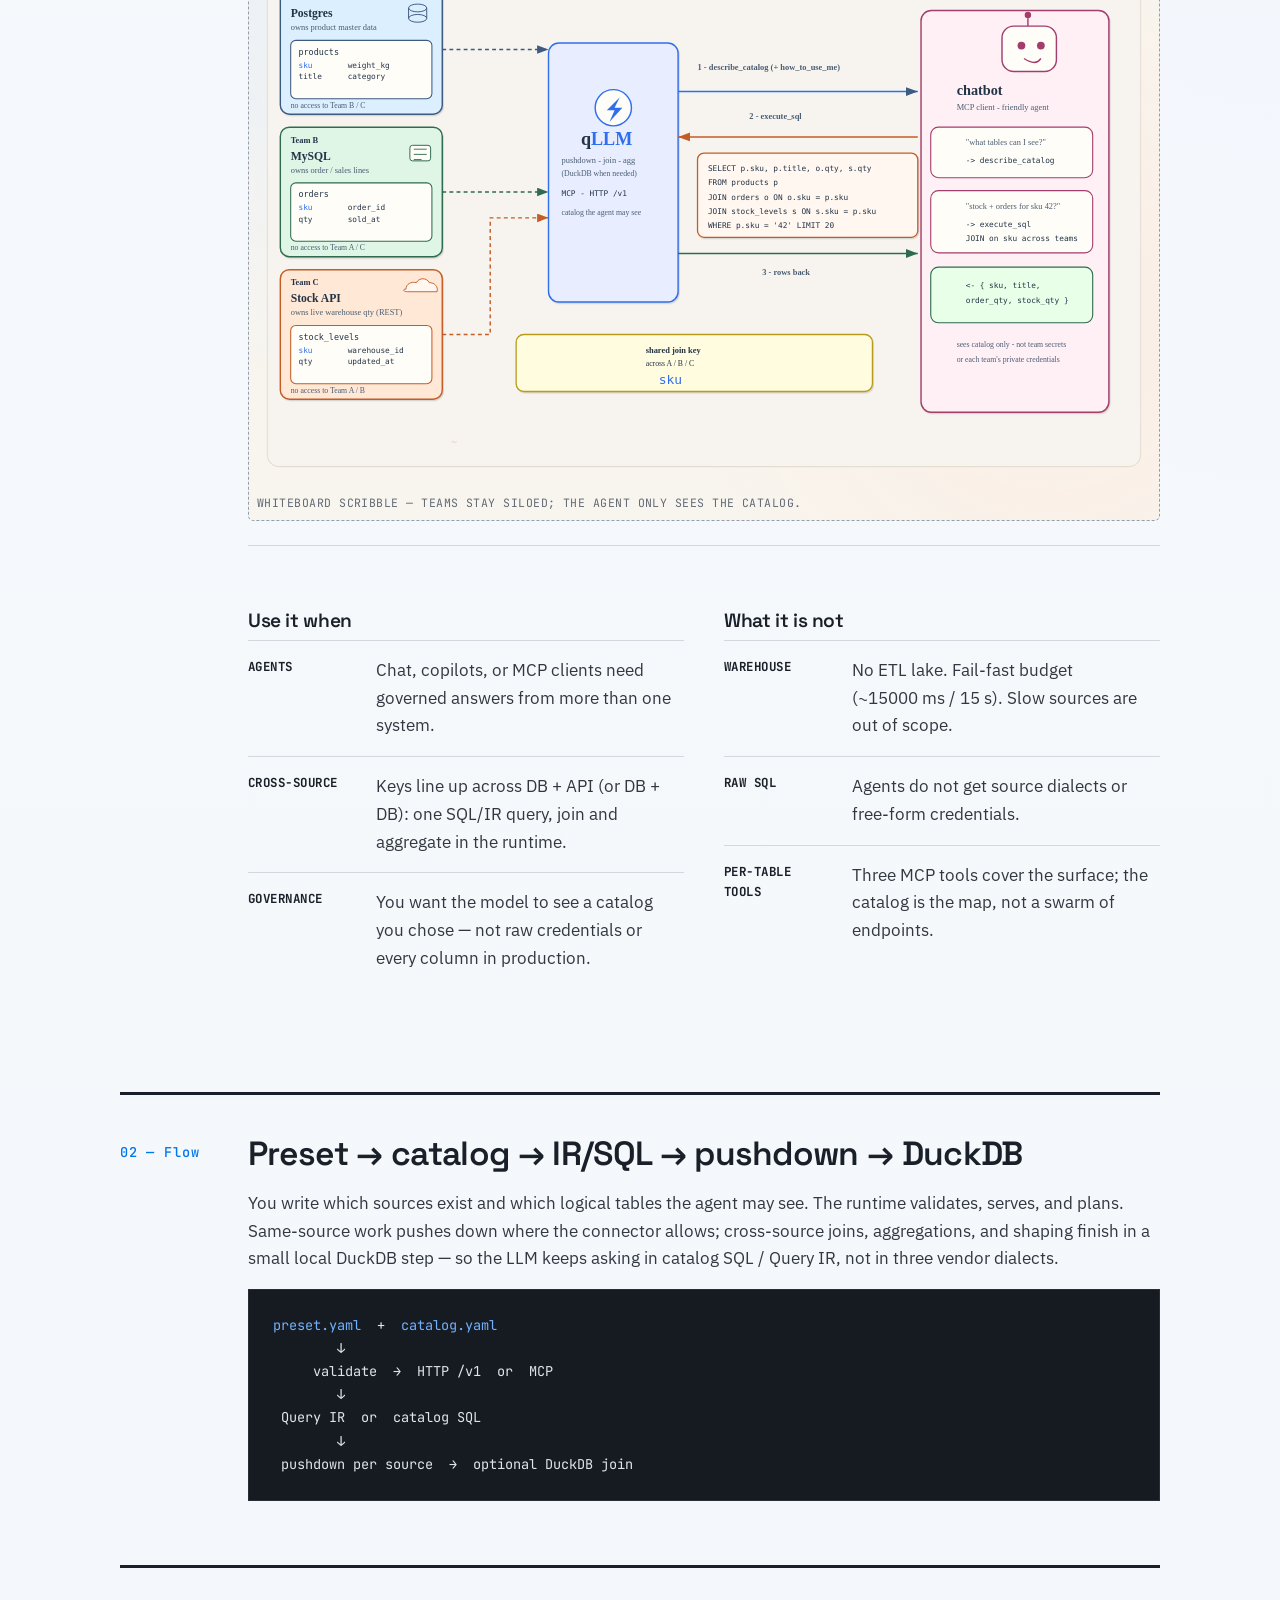
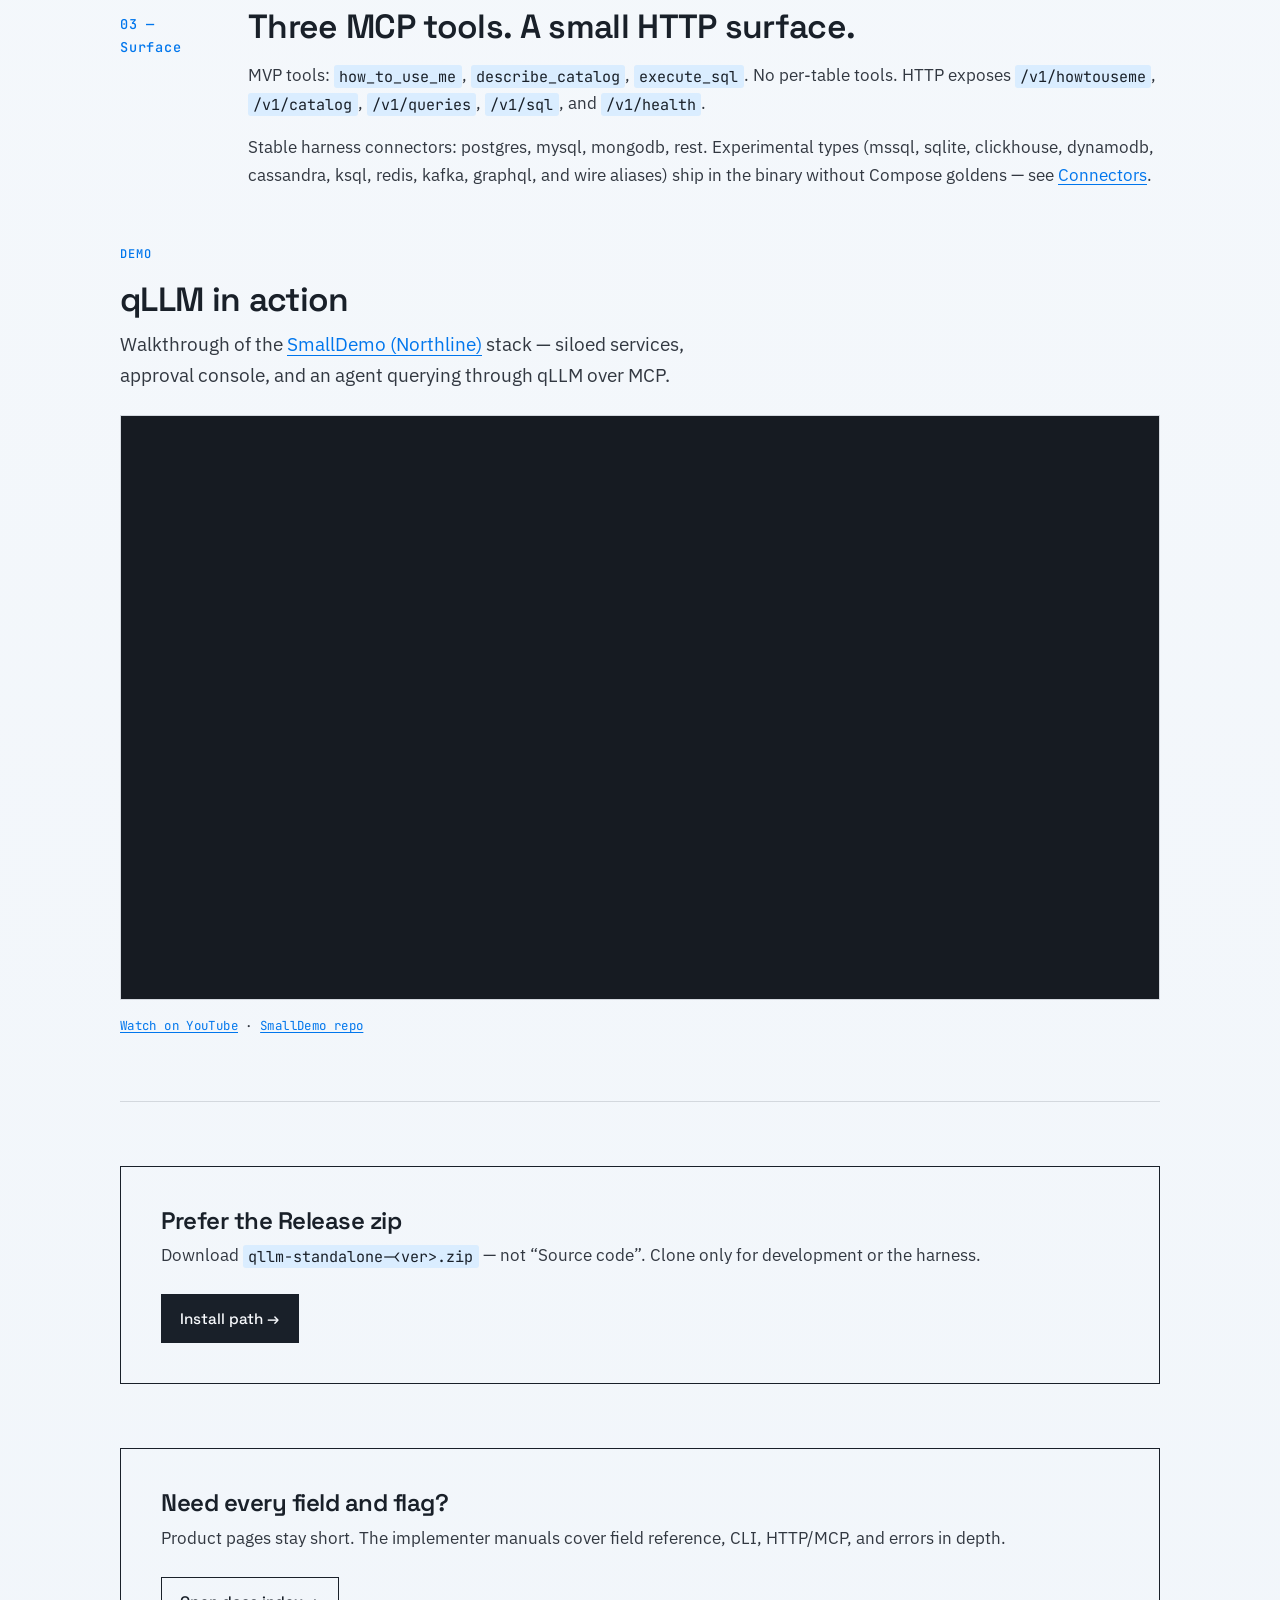
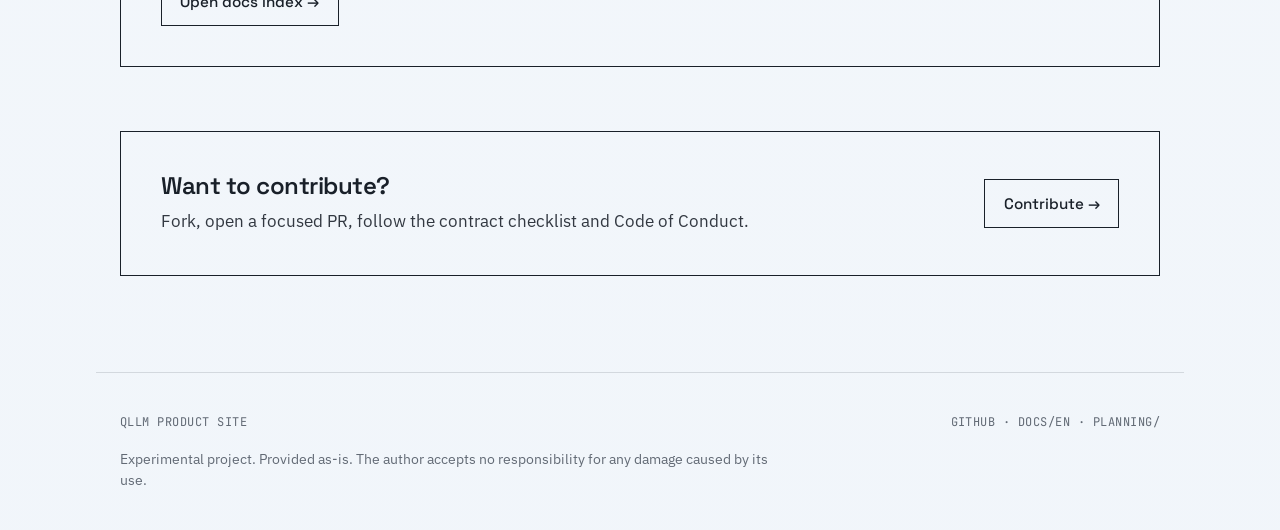
==== commit 1d1d1119: "With demo video" ====
--- a/site/index.html
+++ b/site/index.html
@@ -209,22 +209,36 @@
         </div>
       </section>
 
-      <div class="cta-band reveal">
-        <div>
-          <h2>See qLLM in action</h2>
-          <p style="margin: 0.5rem 0 0">
-            <a href="https://github.com/jpandrade30/SmallDemo">SmallDemo (Northline)</a> is a
-            fictional company stack on Rancher Desktop: siloed services, approval console, GitOps,
-            and qLLM over HTTP + MCP.
-          </p>
-        </div>
-        <a
-          class="btn btn--ghost"
-          href="https://github.com/jpandrade30/SmallDemo"
-          rel="noopener noreferrer"
-          >Open SmallDemo →</a
-        >
-      </div>
+      <section class="demo-block reveal" id="demo" aria-labelledby="demo-heading">
+        <div class="demo-block__head">
+          <p class="mono-label">Demo</p>
+          <h2 id="demo-heading">qLLM in action</h2>
+          <p class="lead">
+            Walkthrough of the
+            <a href="https://github.com/jpandrade30/SmallDemo">SmallDemo (Northline)</a>
+            stack — siloed services, approval console, and an agent querying through qLLM over MCP.
+          </p>
+        </div>
+        <figure class="video-frame">
+          <iframe
+            src="https://www.youtube-nocookie.com/embed/1rozeLOgUE0"
+            title="qLLM demo — SmallDemo / Northline"
+            allow="accelerometer; autoplay; clipboard-write; encrypted-media; gyroscope; picture-in-picture; web-share"
+            allowfullscreen
+            loading="lazy"
+            referrerpolicy="strict-origin-when-cross-origin"
+          ></iframe>
+        </figure>
+        <p class="demo-block__links">
+          <a href="https://www.youtube.com/watch?v=1rozeLOgUE0" rel="noopener noreferrer"
+            >Watch on YouTube</a
+          >
+          ·
+          <a href="https://github.com/jpandrade30/SmallDemo" rel="noopener noreferrer"
+            >SmallDemo repo</a
+          >
+        </p>
+      </section>
 
       <div class="cta-band reveal">
         <div>
--- a/site/assets/styles.css
+++ b/site/assets/styles.css
@@ -711,6 +711,47 @@
   color: var(--color-muted);
 }
 
+.demo-block {
+  margin: 0 0 var(--space-6);
+  padding-bottom: var(--space-6);
+  border-bottom: 1px solid var(--color-rule);
+}
+
+.demo-block__head {
+  max-width: 40rem;
+  margin-bottom: var(--space-4);
+}
+
+.demo-block__head h2 {
+  margin: 0 0 var(--space-2);
+}
+
+.demo-block__links {
+  margin: var(--space-3) 0 0;
+  font-family: var(--font-mono);
+  font-size: 0.78rem;
+  letter-spacing: 0.03em;
+}
+
+.video-frame {
+  margin: 0;
+  position: relative;
+  width: 100%;
+  aspect-ratio: 16 / 9;
+  background: var(--color-graphite);
+  border: 1px solid var(--color-rule);
+  overflow: hidden;
+}
+
+.video-frame iframe {
+  position: absolute;
+  inset: 0;
+  width: 100%;
+  height: 100%;
+  border: 0;
+  display: block;
+}
+
 /* Configure docs layout */
 .doc-layout {
   display: grid;
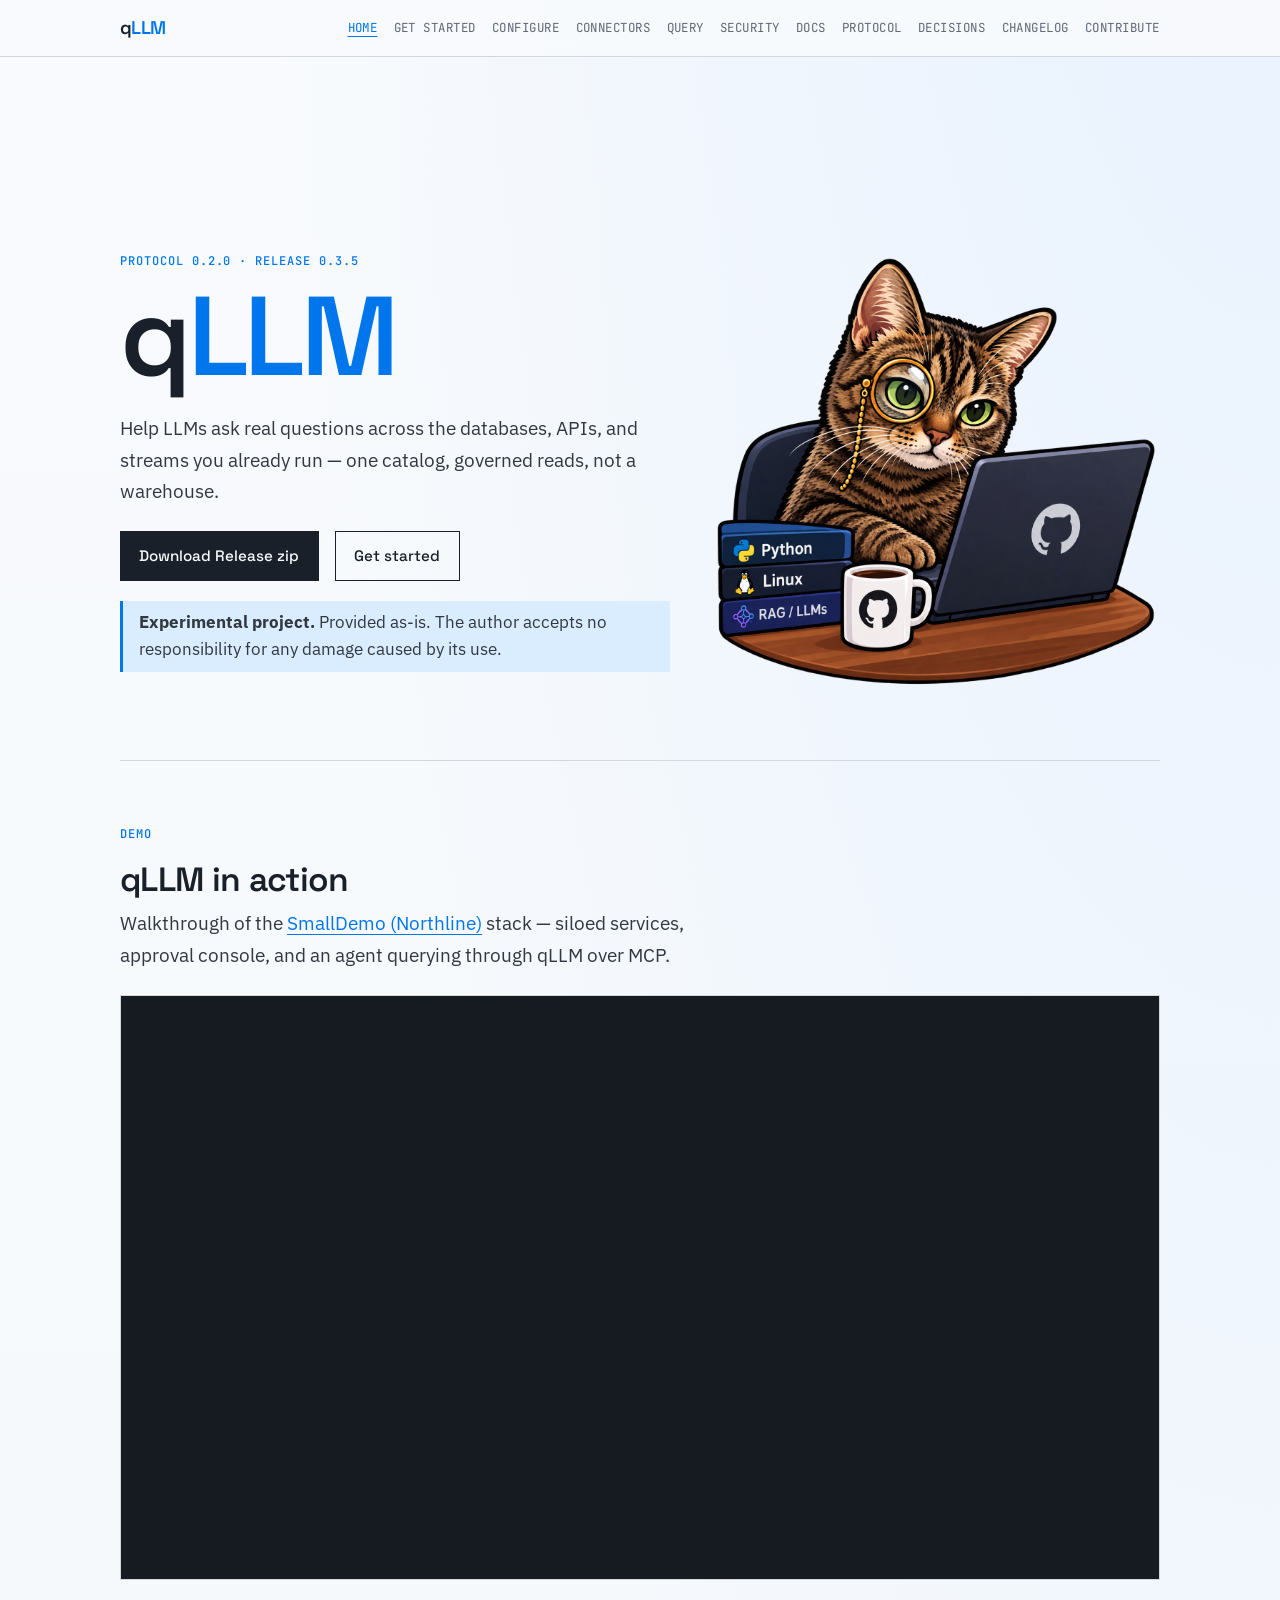
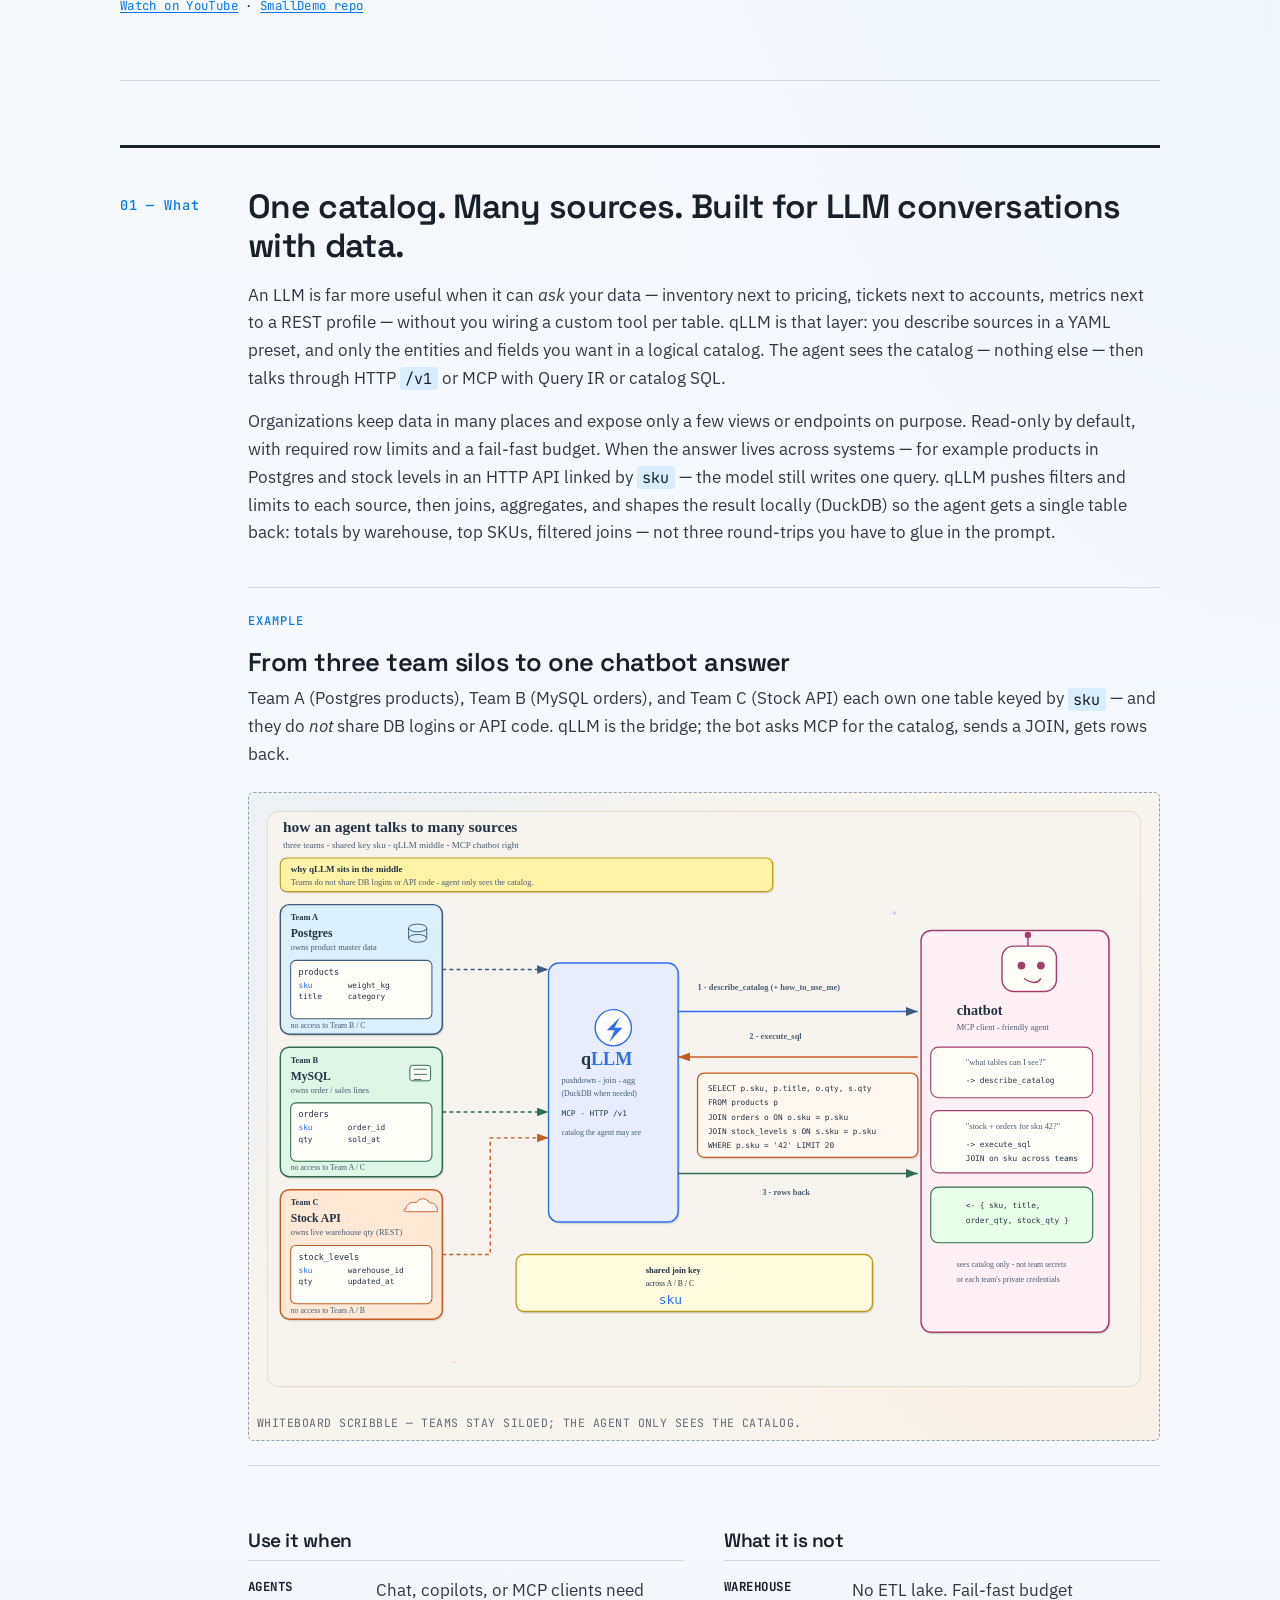
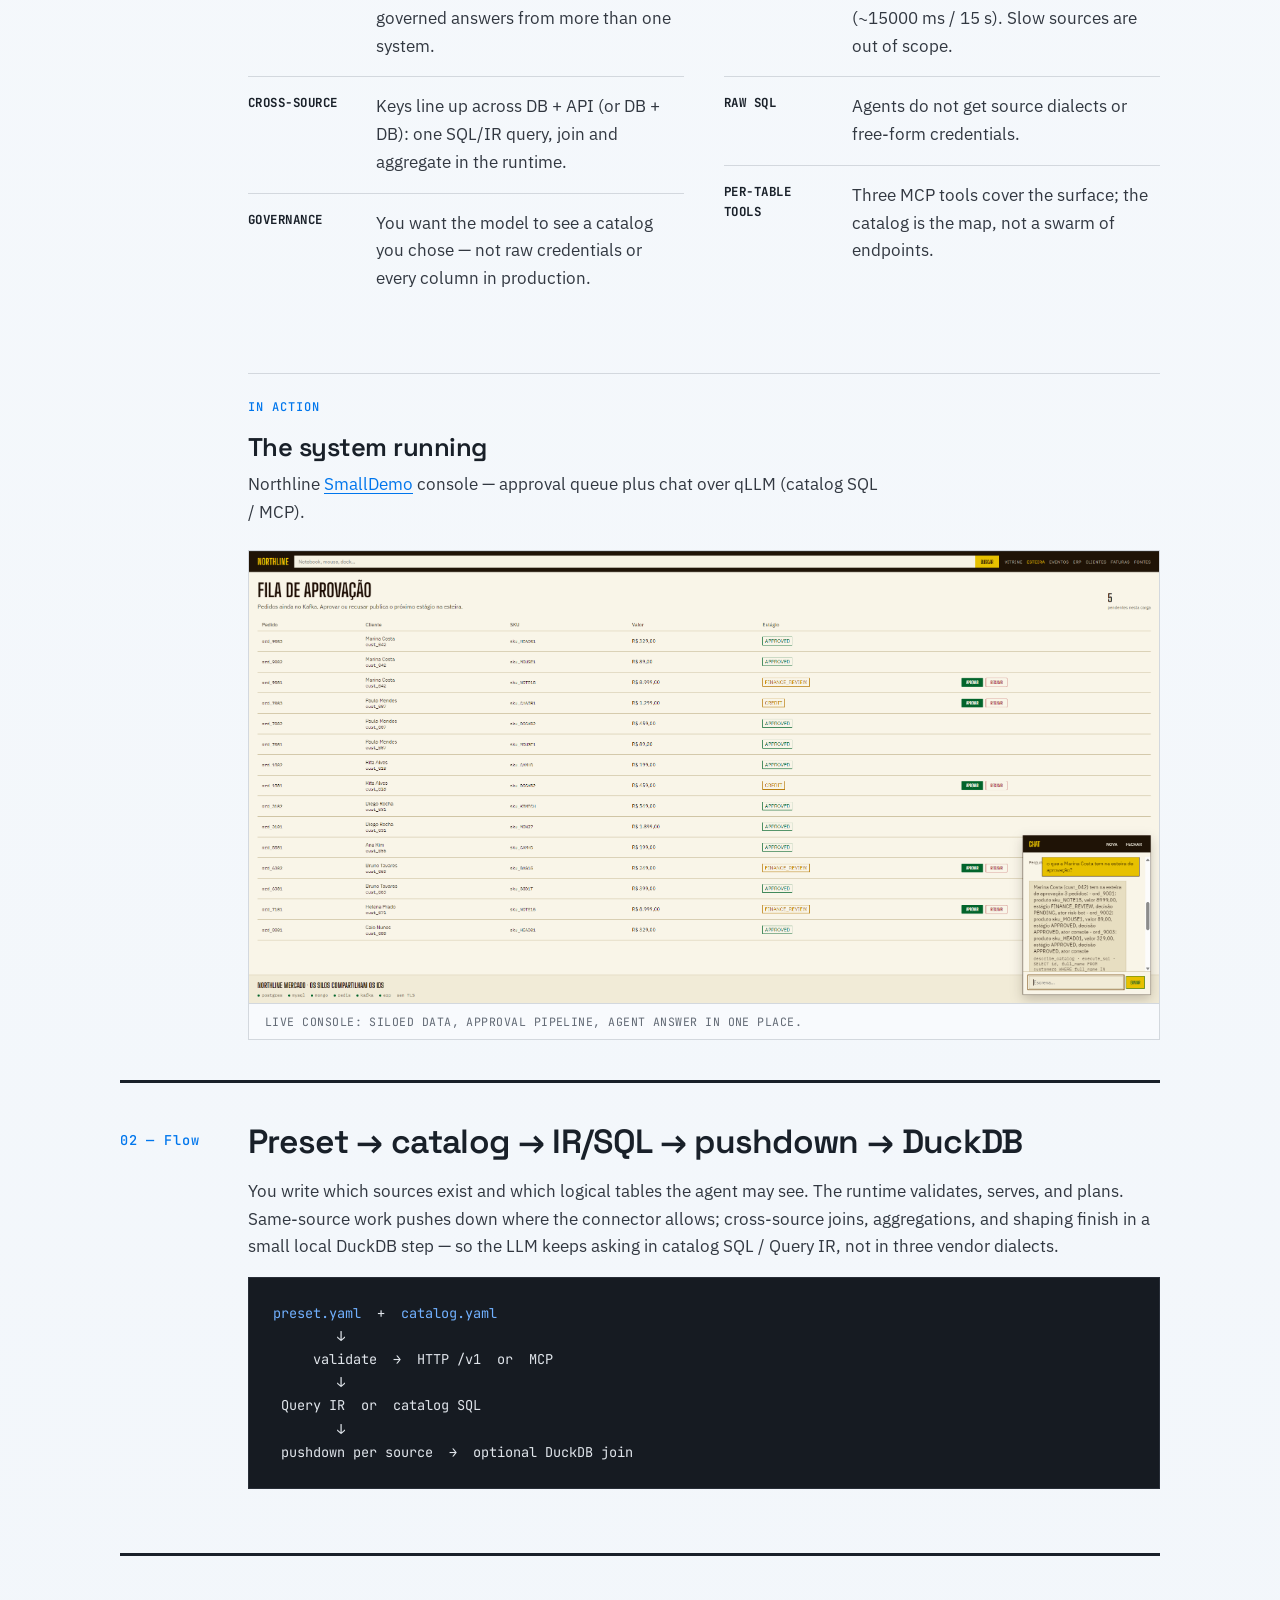
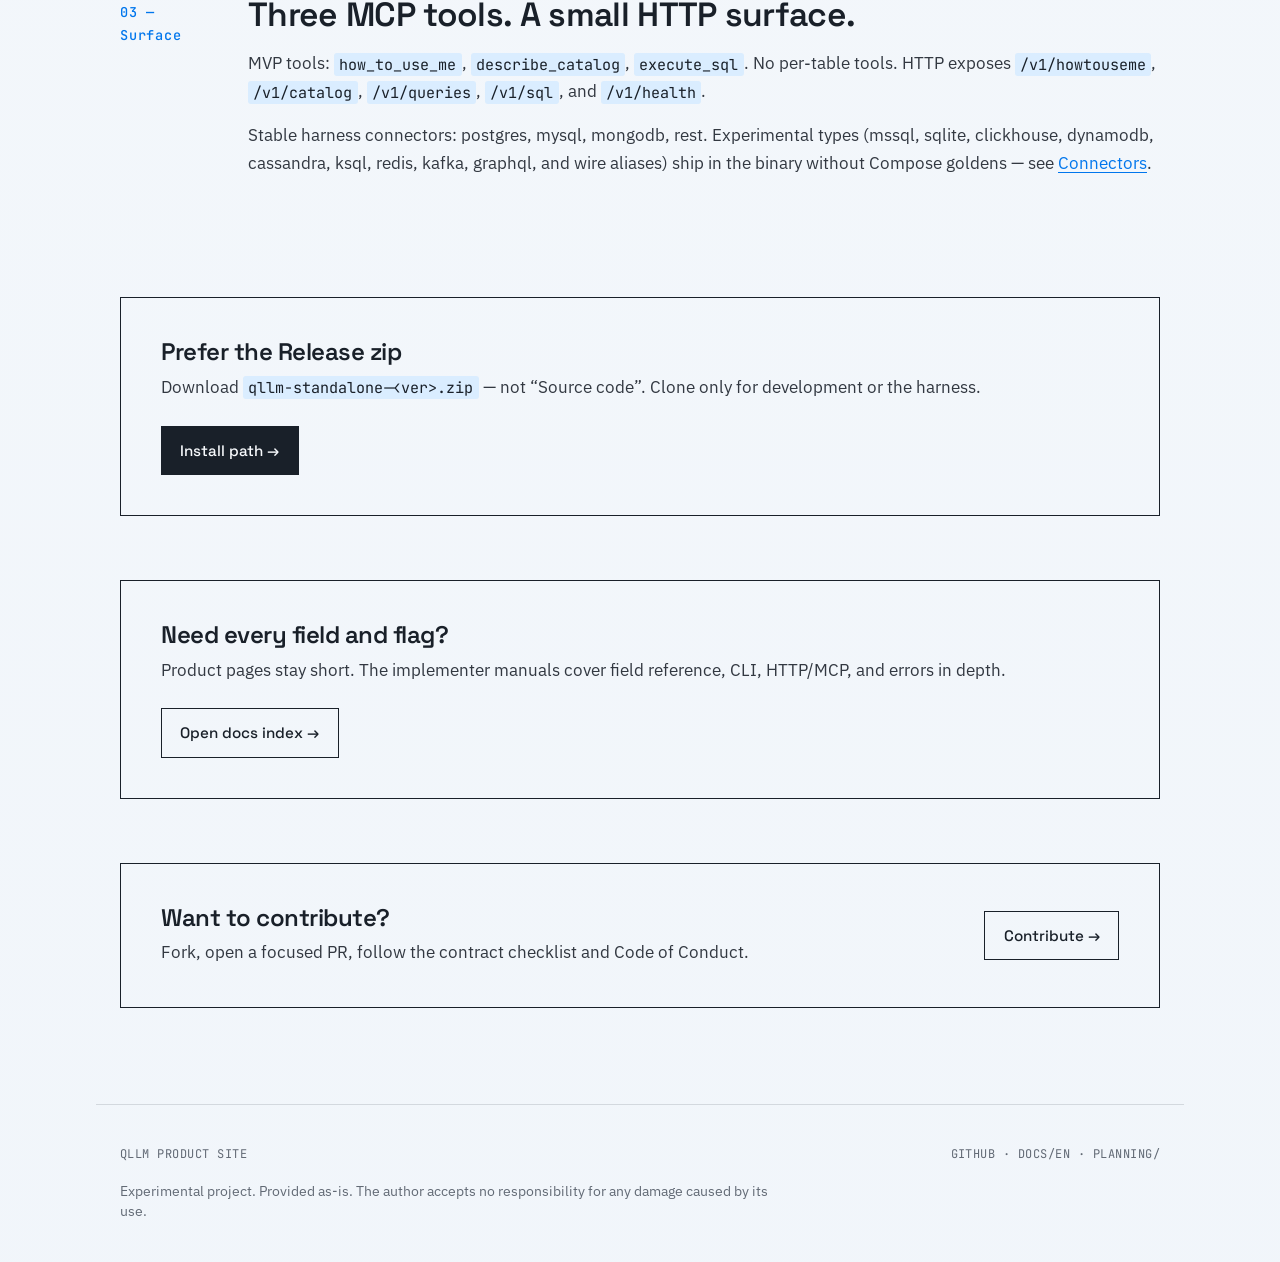
==== commit 99c4c9dc: "video fixed" ====
--- a/site/index.html
+++ b/site/index.html
@@ -3,6 +3,8 @@
   <head>
     <meta charset="utf-8" />
     <meta name="viewport" content="width=device-width, initial-scale=1" />
+    <!-- YouTube embeds need a Referer; avoid same-origin / no-referrer (error 153) -->
+    <meta name="referrer" content="strict-origin-when-cross-origin" />
     <title>qLLM — Multi-source query runtime for agents</title>
     <meta
       name="description"
@@ -72,6 +74,39 @@
         </div>
       </section>
 
+      <section class="demo-block reveal" id="demo" aria-labelledby="demo-heading">
+        <div class="demo-block__head">
+          <p class="mono-label">Demo</p>
+          <h2 id="demo-heading">qLLM in action</h2>
+          <p class="lead">
+            Walkthrough of the
+            <a href="https://github.com/jpandrade30/SmallDemo">SmallDemo (Northline)</a>
+            stack — siloed services, approval console, and an agent querying through qLLM over MCP.
+          </p>
+        </div>
+        <figure class="video-frame">
+          <iframe
+            src="https://www.youtube.com/embed/1rozeLOgUE0?rel=0"
+            title="qLLM demo — SmallDemo / Northline"
+            width="1280"
+            height="720"
+            frameborder="0"
+            referrerpolicy="strict-origin-when-cross-origin"
+            allow="accelerometer; autoplay; clipboard-write; encrypted-media; gyroscope; picture-in-picture; web-share"
+            allowfullscreen
+          ></iframe>
+        </figure>
+        <p class="demo-block__links">
+          <a href="https://www.youtube.com/watch?v=1rozeLOgUE0" rel="noopener noreferrer"
+            >Watch on YouTube</a
+          >
+          ·
+          <a href="https://github.com/jpandrade30/SmallDemo" rel="noopener noreferrer"
+            >SmallDemo repo</a
+          >
+        </p>
+      </section>
+
       <section class="stage reveal" id="what">
         <div class="stage__num">01 — What</div>
         <div class="stage__body">
@@ -167,6 +202,31 @@
               </ul>
             </div>
           </div>
+
+          <div class="demo-block demo-block--in-stage reveal" id="in-action" aria-labelledby="in-action-heading">
+            <div class="demo-block__head">
+              <p class="mono-label">In action</p>
+              <h3 id="in-action-heading">The system running</h3>
+              <p>
+                Northline
+                <a href="https://github.com/jpandrade30/SmallDemo">SmallDemo</a>
+                console — approval queue plus chat over qLLM (catalog SQL / MCP).
+              </p>
+            </div>
+            <figure class="shot-frame">
+              <img
+                src="assets/Uso.png"
+                width="1600"
+                height="900"
+                alt="Northline console with approval queue and qLLM chat answering across data silos"
+                loading="lazy"
+                decoding="async"
+              />
+              <figcaption class="diagram-caption">
+                Live console: siloed data, approval pipeline, agent answer in one place.
+              </figcaption>
+            </figure>
+          </div>
         </div>
       </section>
 
@@ -207,37 +267,6 @@
             <a href="connectors.html">Connectors</a>.
           </p>
         </div>
-      </section>
-
-      <section class="demo-block reveal" id="demo" aria-labelledby="demo-heading">
-        <div class="demo-block__head">
-          <p class="mono-label">Demo</p>
-          <h2 id="demo-heading">qLLM in action</h2>
-          <p class="lead">
-            Walkthrough of the
-            <a href="https://github.com/jpandrade30/SmallDemo">SmallDemo (Northline)</a>
-            stack — siloed services, approval console, and an agent querying through qLLM over MCP.
-          </p>
-        </div>
-        <figure class="video-frame">
-          <iframe
-            src="https://www.youtube-nocookie.com/embed/1rozeLOgUE0"
-            title="qLLM demo — SmallDemo / Northline"
-            allow="accelerometer; autoplay; clipboard-write; encrypted-media; gyroscope; picture-in-picture; web-share"
-            allowfullscreen
-            loading="lazy"
-            referrerpolicy="strict-origin-when-cross-origin"
-          ></iframe>
-        </figure>
-        <p class="demo-block__links">
-          <a href="https://www.youtube.com/watch?v=1rozeLOgUE0" rel="noopener noreferrer"
-            >Watch on YouTube</a
-          >
-          ·
-          <a href="https://github.com/jpandrade30/SmallDemo" rel="noopener noreferrer"
-            >SmallDemo repo</a
-          >
-        </p>
       </section>
 
       <div class="cta-band reveal">
--- a/site/assets/styles.css
+++ b/site/assets/styles.css
@@ -717,13 +717,28 @@
   border-bottom: 1px solid var(--color-rule);
 }
 
+.demo-block--in-stage {
+  margin: var(--space-5) 0 0;
+  padding: var(--space-4) 0 0;
+  border-top: 1px solid var(--color-rule);
+  border-bottom: none;
+  padding-bottom: 0;
+}
+
 .demo-block__head {
   max-width: 40rem;
   margin-bottom: var(--space-4);
 }
 
-.demo-block__head h2 {
+.demo-block__head h2,
+.demo-block__head h3 {
   margin: 0 0 var(--space-2);
+}
+
+.demo-block--in-stage .demo-block__head h3 {
+  font-family: var(--font-display);
+  font-size: clamp(1.25rem, 2vw, 1.6rem);
+  color: var(--color-ink);
 }
 
 .demo-block__links {
@@ -750,6 +765,28 @@
   height: 100%;
   border: 0;
   display: block;
+}
+
+.shot-frame {
+  margin: 0;
+  width: 100%;
+  background: var(--color-graphite);
+  border: 1px solid var(--color-rule);
+  overflow: hidden;
+}
+
+.shot-frame img {
+  display: block;
+  width: 100%;
+  height: auto;
+  vertical-align: middle;
+}
+
+.shot-frame .diagram-caption {
+  margin: 0;
+  padding: var(--space-2) var(--space-3);
+  background: var(--color-paper);
+  border-top: 1px solid var(--color-rule);
 }
 
 /* Configure docs layout */
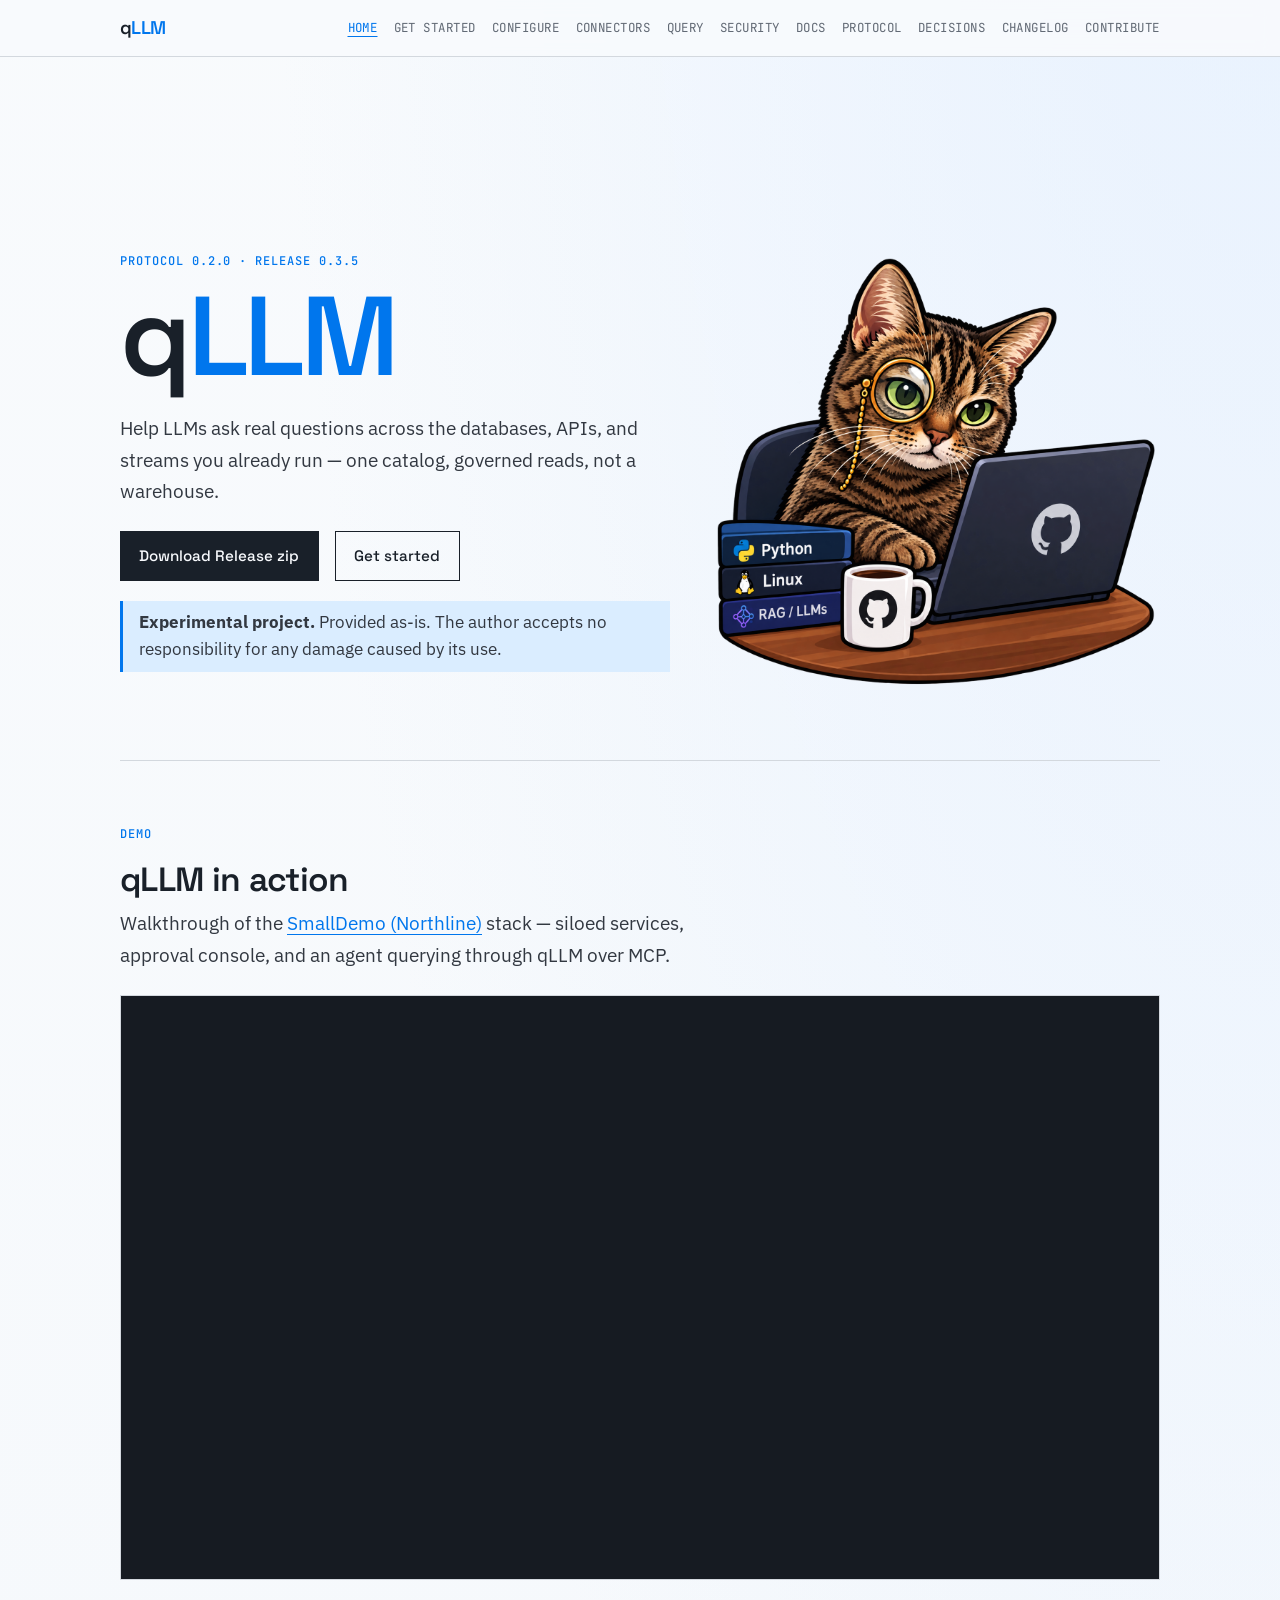
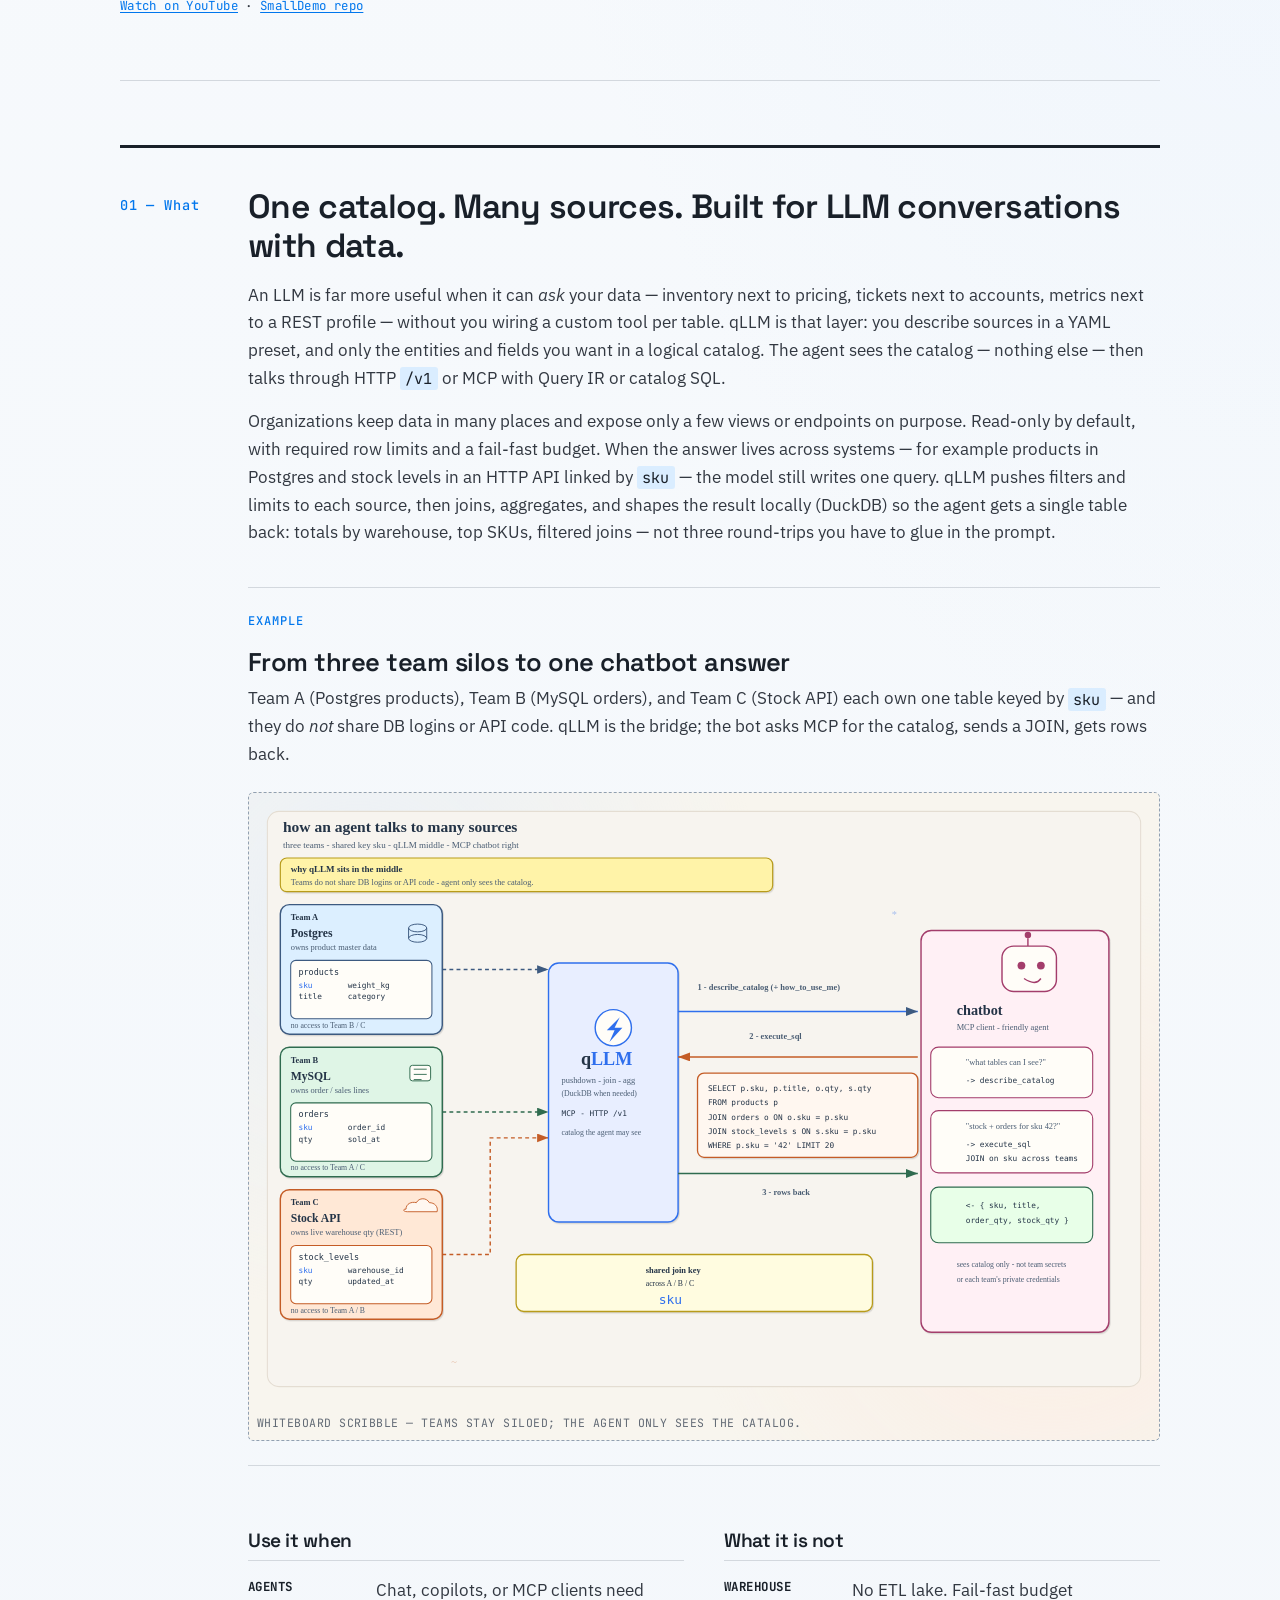
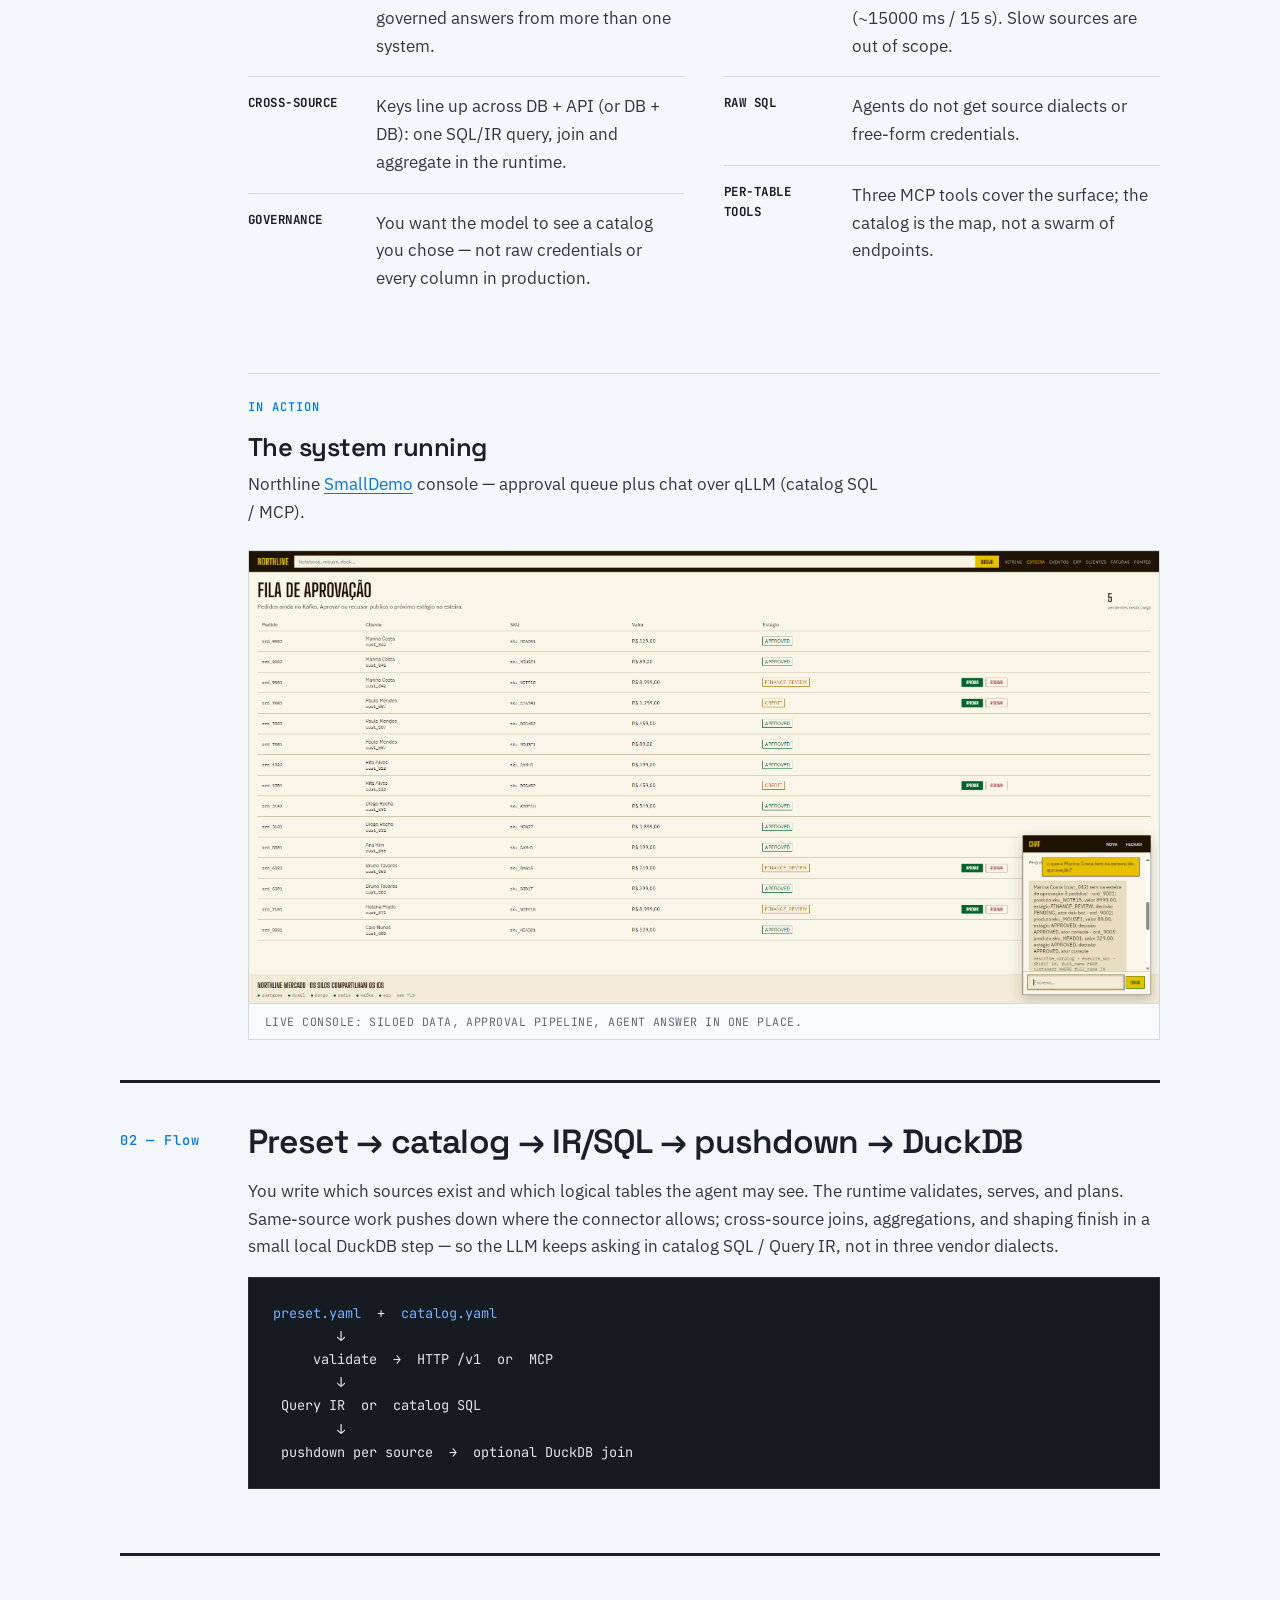
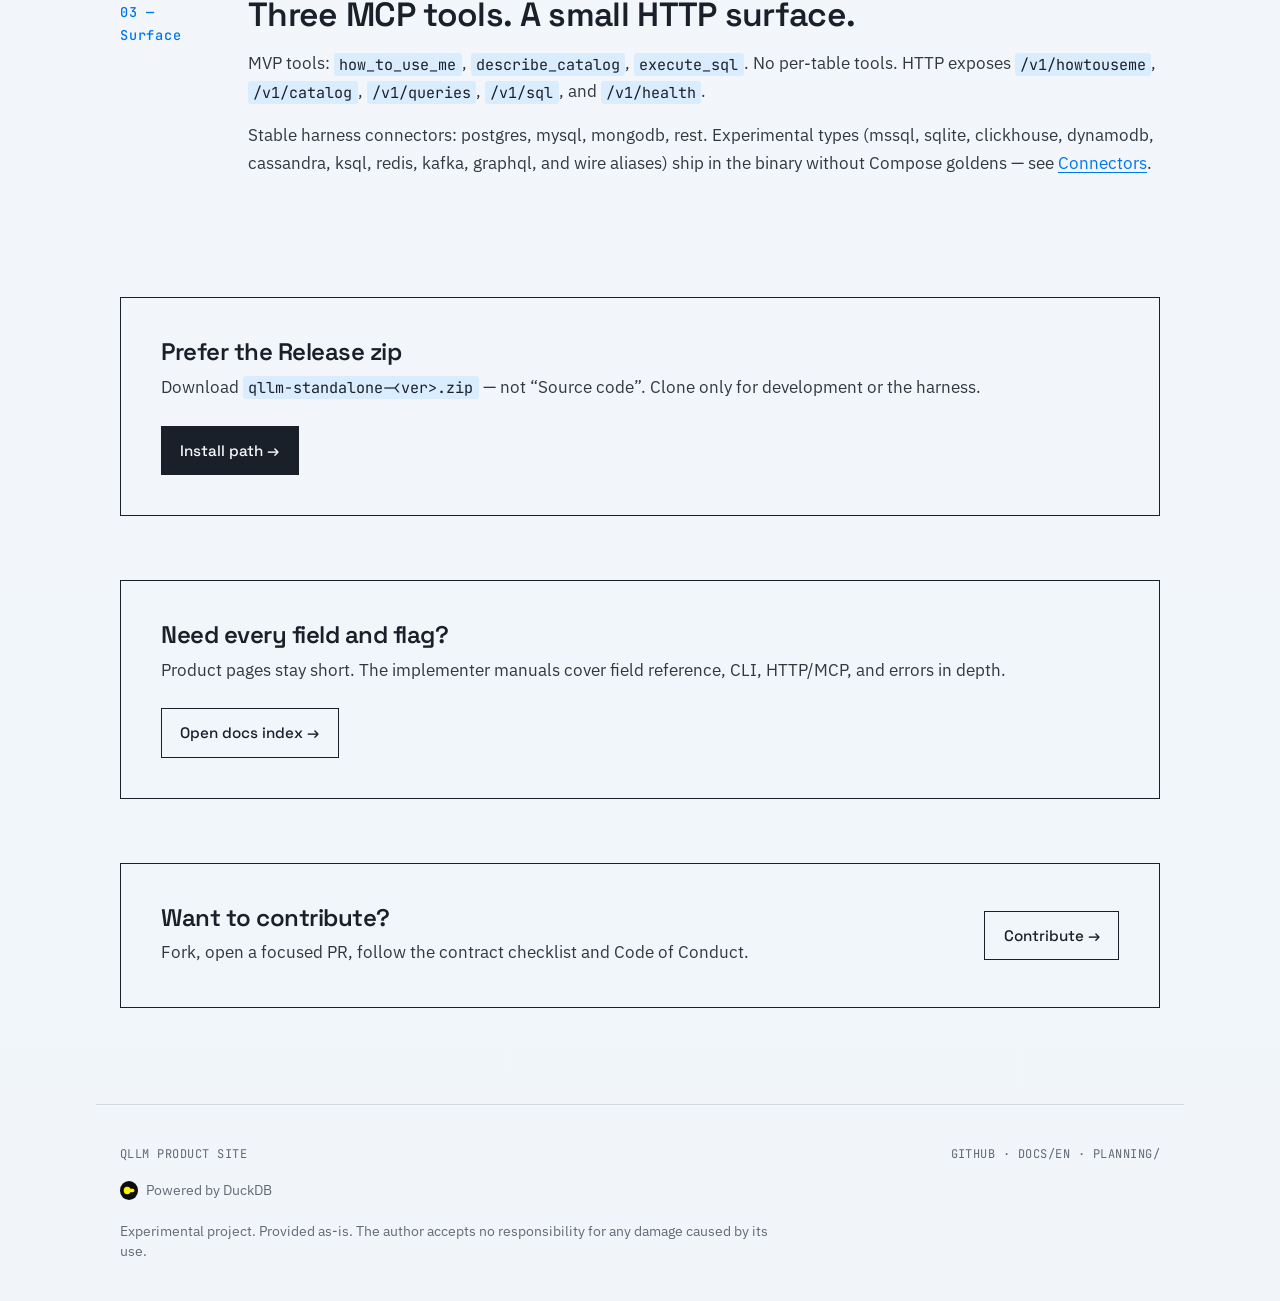
==== commit 5db007a9: "added a custom description tool generation" ====
--- a/site/index.html
+++ b/site/index.html
@@ -313,6 +313,12 @@
         <a href="https://github.com/jpandrade30/qLLM/tree/main/planning">planning/</a>
       </span>
       </div>
+      <p class="site-footer__powered">
+        <a class="powered-by-duckdb" href="https://duckdb.org/" rel="noopener noreferrer">
+          <img src="assets/duckdb.svg" width="20" height="20" alt="" />
+          Powered by DuckDB
+        </a>
+      </p>
       <p class="site-footer__disclaimer">
         Experimental project. Provided as-is. The author accepts no responsibility for any damage
         caused by its use.
--- a/site/assets/styles.css
+++ b/site/assets/styles.css
@@ -570,6 +570,34 @@
   line-height: 1.5;
 }
 
+.site-footer__powered {
+  margin: 0;
+  font-family: var(--font-body);
+  font-size: 0.85rem;
+  letter-spacing: normal;
+  text-transform: none;
+  line-height: 1.4;
+}
+
+.powered-by-duckdb {
+  display: inline-flex;
+  align-items: center;
+  gap: 0.45rem;
+  color: var(--color-muted);
+  text-decoration: none;
+}
+
+.powered-by-duckdb img {
+  display: block;
+  width: 1.15rem;
+  height: 1.15rem;
+  flex-shrink: 0;
+}
+
+.powered-by-duckdb:hover {
+  color: var(--color-accent);
+}
+
 .site-footer a {
   color: var(--color-muted);
   text-decoration: none;
